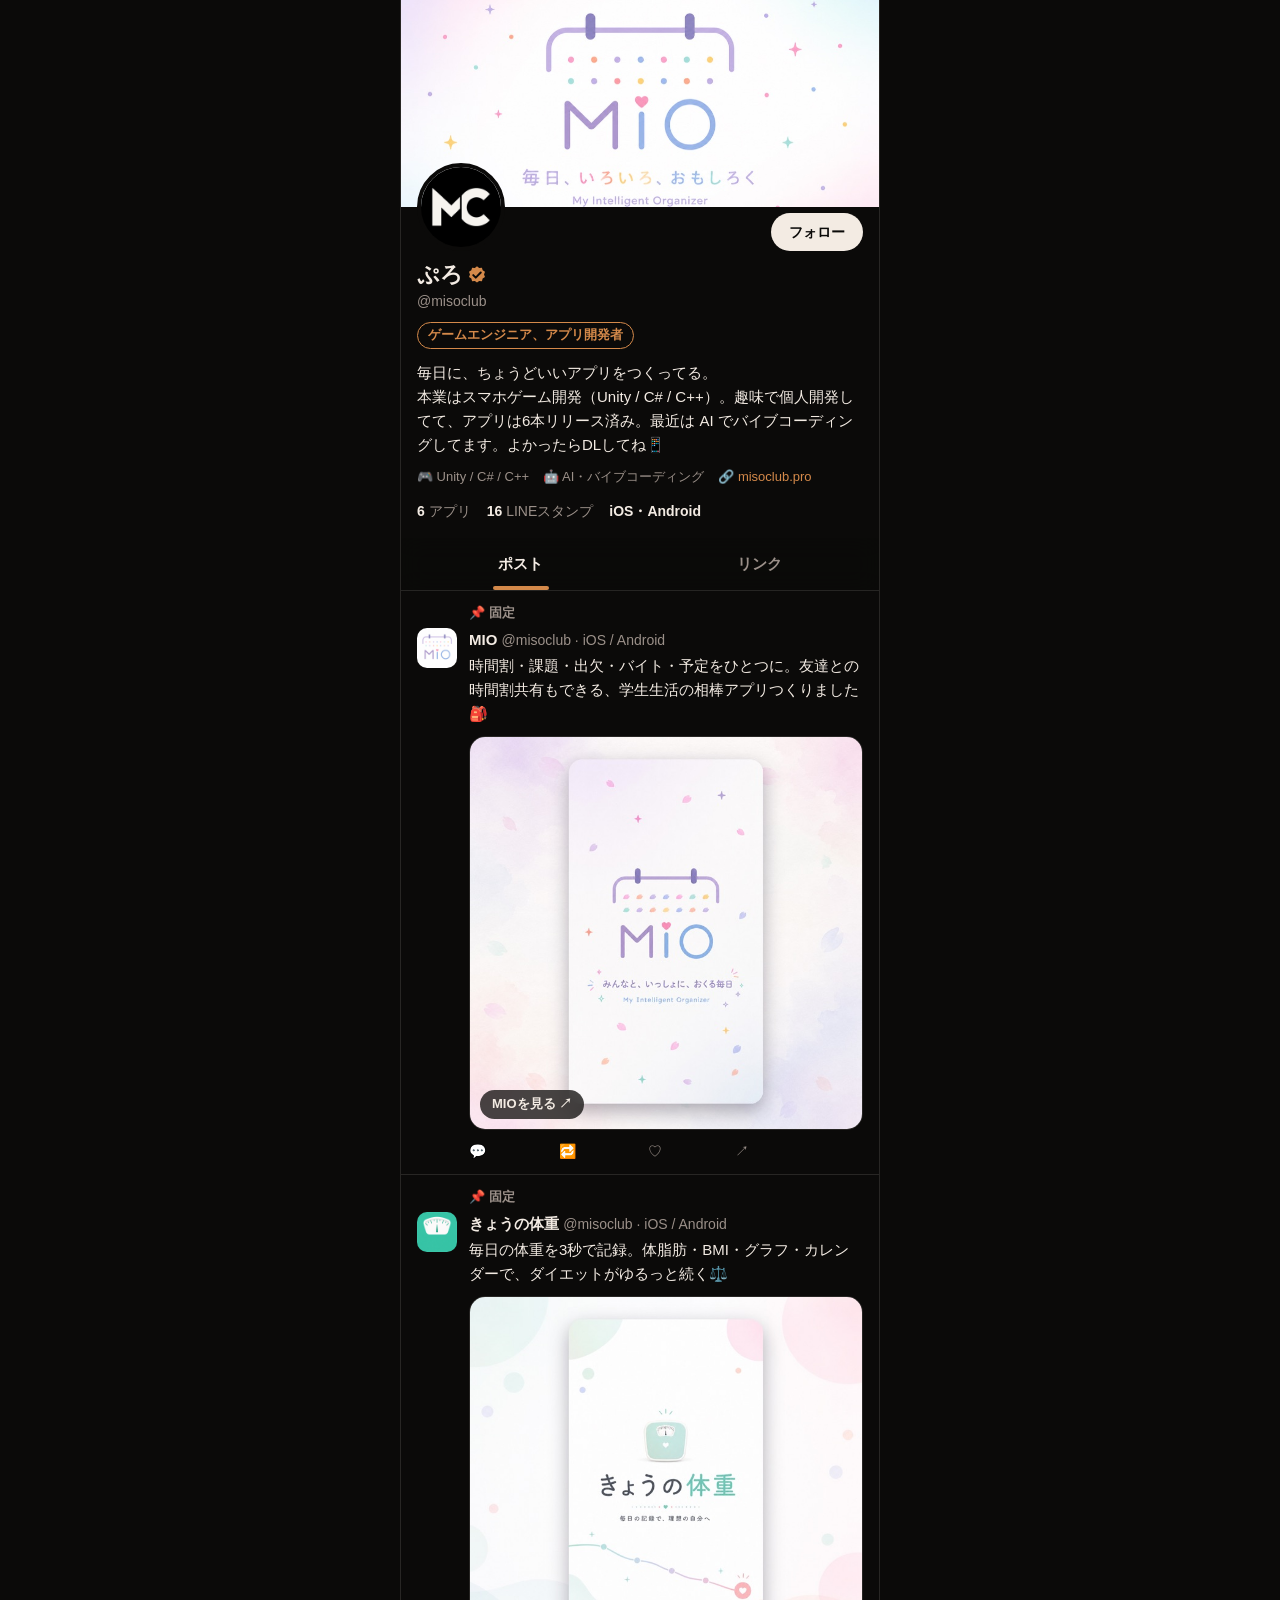
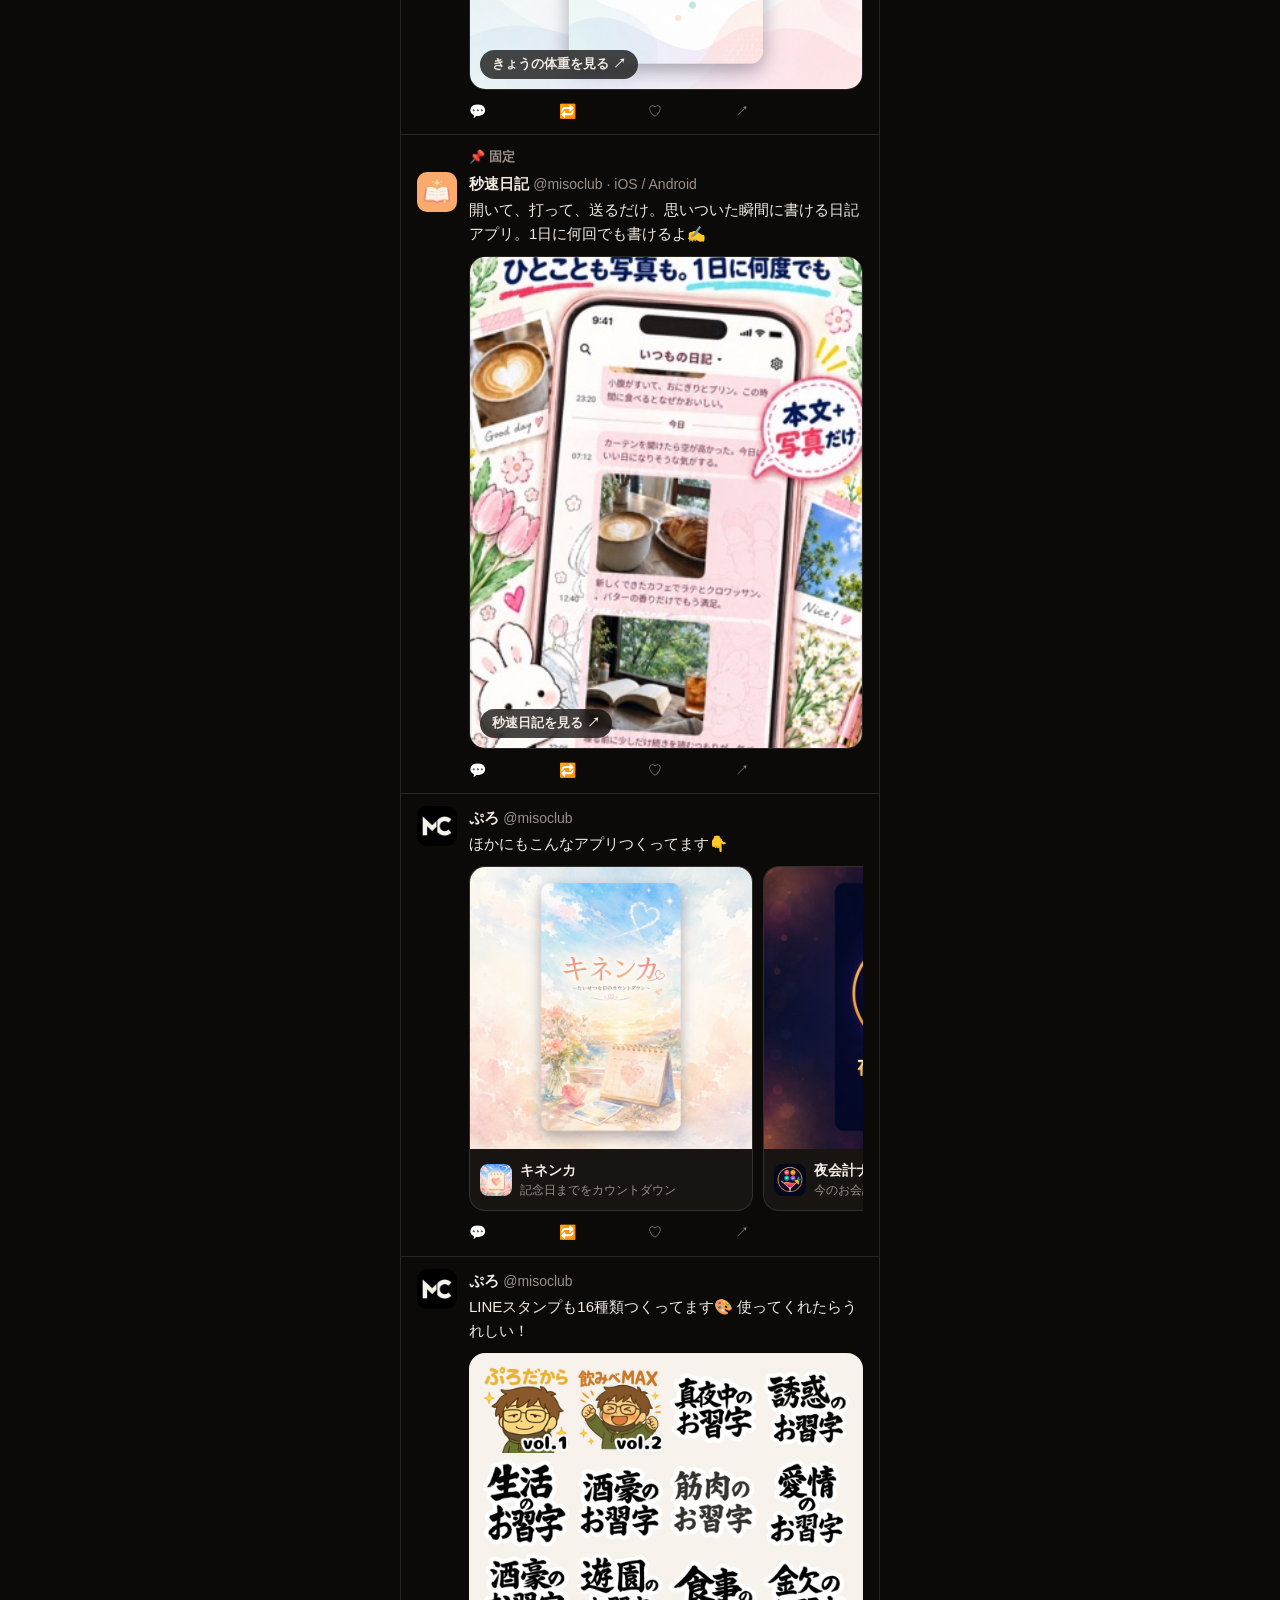
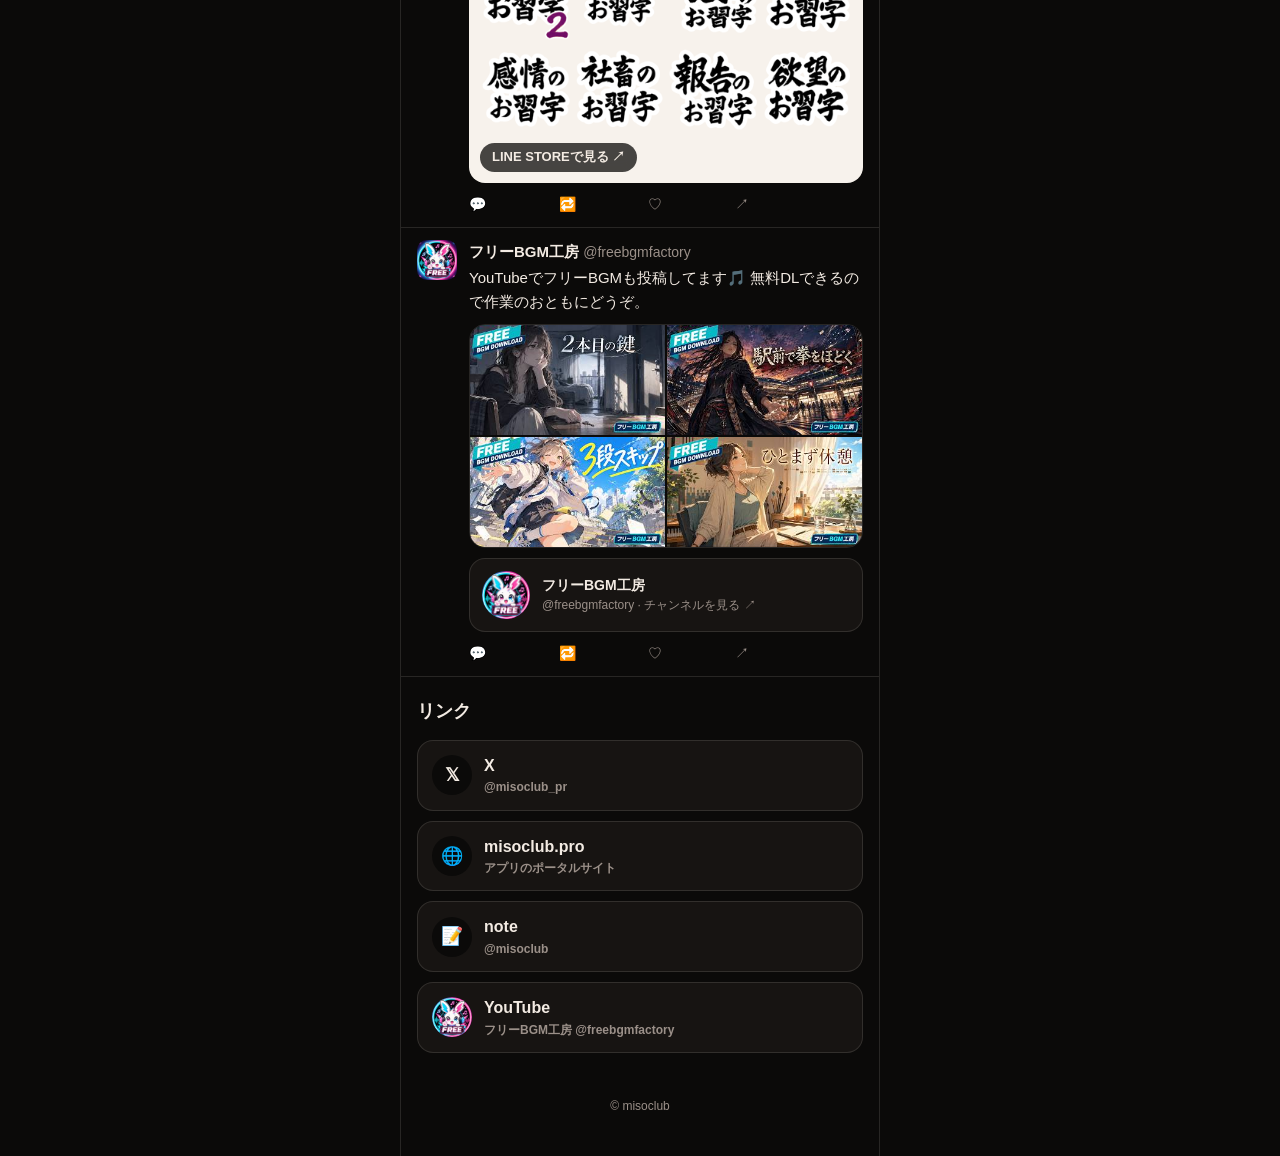
==== starter/index.html @ cb2fe88f "ぷろ (misoclub) のWeb名刺を作成" ====
<!DOCTYPE html>
<html lang="ja">
  <head>
    <meta charset="UTF-8" />
    <meta name="viewport" content="width=device-width, initial-scale=1.0, viewport-fit=cover" />
    <meta name="theme-color" content="#0b0a09" />
    <title>ぷろ (misoclub) | Web名刺</title>
    <meta name="description" content="ゲームエンジニア、アプリ開発者 ぷろ（misoclub）のWeb名刺です。" />
    <link rel="icon" href="./assets/avatar.png" />
    <link rel="stylesheet" href="./style.css" />
  </head>
  <body>
    <main class="app">
      <!-- ヘッダー -->
      <header class="cover">
        <img class="cover__img" src="./assets/header.jpg" alt="" />
      </header>

      <!-- プロフィール -->
      <section class="profile">
        <div class="profile__top">
          <img class="avatar" src="./assets/avatar.png" alt="misoclub のアイコン" width="96" height="96" />
          <a class="follow" href="https://x.com/misoclub_pr" target="_blank" rel="noopener">フォロー</a>
        </div>

        <h1 class="name">
          ぷろ
          <svg class="badge" viewBox="0 0 24 24" aria-label="認証済み"><path d="M12 1.5l2.6 2 3.3-.3.9 3.2 2.8 1.8-1.2 3.1 1.2 3.1-2.8 1.8-.9 3.2-3.3-.3-2.6 2-2.6-2-3.3.3-.9-3.2-2.8-1.8 1.2-3.1-1.2-3.1 2.8-1.8.9-3.2 3.3.3z"/><path class="badge__check" d="M7.5 12.2l3 3 6-6.2" /></svg>
        </h1>
        <p class="handle">@misoclub</p>
        <p class="role">ゲームエンジニア、アプリ開発者</p>

        <p class="bio">
          毎日に、ちょうどいいアプリをつくってる。<br />
          本業はスマホゲーム開発（Unity / C# / C++）。趣味で個人開発してて、アプリは6本リリース済み。最近は AI でバイブコーディングしてます。よかったらDLしてね📱
        </p>

        <ul class="meta">
          <li>🎮 Unity / C# / C++</li>
          <li>🤖 AI・バイブコーディング</li>
          <li>🔗 <a href="https://misoclub.pro/" target="_blank" rel="noopener">misoclub.pro</a></li>
        </ul>

        <ul class="stats">
          <li><strong data-count="6">6</strong> アプリ</li>
          <li><strong data-count="16">16</strong> LINEスタンプ</li>
          <li><strong>iOS・Android</strong></li>
        </ul>
      </section>

      <!-- タブ -->
      <nav class="tabs" aria-label="セクション">
        <a class="tabs__item is-active" href="#timeline">ポスト</a>
        <a class="tabs__item" href="#links">リンク</a>
      </nav>

      <!-- タイムライン -->
      <section class="timeline" id="timeline" aria-label="タイムライン">
        <!-- 固定: MIO -->
        <article class="post reveal">
          <p class="post__pin">📌 固定</p>
          <div class="post__body">
            <img class="post__avatar" src="./assets/app-mio-icon.png" alt="" />
            <div class="post__main">
              <p class="post__head"><b>MIO</b> <span>@misoclub · iOS / Android</span></p>
              <p class="post__text">時間割・課題・出欠・バイト・予定をひとつに。友達との時間割共有もできる、学生生活の相棒アプリつくりました🎒</p>
              <a class="post__media" href="https://misoclub.pro/apps/mio/" target="_blank" rel="noopener">
                <img src="./assets/stage-mio.jpg" alt="MIO のアプリ画面" loading="lazy" />
                <span class="post__cta">MIOを見る ↗</span>
              </a>
              <ul class="post__actions" aria-hidden="true"><li>💬</li><li>🔁</li><li class="like">♡</li><li>↗</li></ul>
            </div>
          </div>
        </article>

        <!-- 固定: きょうの体重 -->
        <article class="post reveal">
          <p class="post__pin">📌 固定</p>
          <div class="post__body">
            <img class="post__avatar" src="./assets/app-taiju-log-icon.png" alt="" />
            <div class="post__main">
              <p class="post__head"><b>きょうの体重</b> <span>@misoclub · iOS / Android</span></p>
              <p class="post__text">毎日の体重を3秒で記録。体脂肪・BMI・グラフ・カレンダーで、ダイエットがゆるっと続く⚖️</p>
              <a class="post__media" href="https://misoclub.pro/apps/taiju-log/" target="_blank" rel="noopener">
                <img src="./assets/stage-weight.jpg" alt="きょうの体重 のアプリ画面" loading="lazy" />
                <span class="post__cta">きょうの体重を見る ↗</span>
              </a>
              <ul class="post__actions" aria-hidden="true"><li>💬</li><li>🔁</li><li class="like">♡</li><li>↗</li></ul>
            </div>
          </div>
        </article>

        <!-- 固定: 秒速日記 -->
        <article class="post reveal">
          <p class="post__pin">📌 固定</p>
          <div class="post__body">
            <img class="post__avatar" src="./assets/app-diary-icon.png" alt="" />
            <div class="post__main">
              <p class="post__head"><b>秒速日記</b> <span>@misoclub · iOS / Android</span></p>
              <p class="post__text">開いて、打って、送るだけ。思いついた瞬間に書ける日記アプリ。1日に何回でも書けるよ✍️</p>
              <a class="post__media post__media--tall" href="https://misoclub.pro/apps/diary/" target="_blank" rel="noopener">
                <img src="./assets/stage-diary.jpg" alt="秒速日記 のアプリ画面" loading="lazy" />
                <span class="post__cta">秒速日記を見る ↗</span>
              </a>
              <ul class="post__actions" aria-hidden="true"><li>💬</li><li>🔁</li><li class="like">♡</li><li>↗</li></ul>
            </div>
          </div>
        </article>

        <!-- ほかのアプリ -->
        <article class="post reveal">
          <div class="post__body">
            <img class="post__avatar" src="./assets/avatar.png" alt="" />
            <div class="post__main">
              <p class="post__head"><b>ぷろ</b> <span>@misoclub</span></p>
              <p class="post__text">ほかにもこんなアプリつくってます👇</p>
              <div class="apps">
                <a class="app-card" href="https://misoclub.pro/apps/kinenka/" target="_blank" rel="noopener">
                  <img src="./assets/stage-memory.jpg" alt="" loading="lazy" />
                  <span class="app-card__info">
                    <img src="./assets/app-kinenka-icon.png" alt="" />
                    <span><b>キネンカ</b><small>記念日までをカウントダウン</small></span>
                  </span>
                </a>
                <a class="app-card" href="https://misoclub.pro/apps/yorunabi/" target="_blank" rel="noopener">
                  <img src="./assets/stage-night.jpg" alt="" loading="lazy" />
                  <span class="app-card__info">
                    <img src="./assets/app-yorunabi-icon.png" alt="" />
                    <span><b>夜会計ナビ</b><small>今のお会計をリアルタイムに</small></span>
                  </span>
                </a>
                <a class="app-card" href="https://misoclub.pro/apps/nihon-tabinikki/" target="_blank" rel="noopener">
                  <img src="./assets/stage-travel.jpg" alt="" loading="lazy" />
                  <span class="app-card__info">
                    <img src="./assets/app-nihon-tabinikki-icon.png" alt="" />
                    <span><b>日本旅日記</b><small>日本の旅を記録しよう</small></span>
                  </span>
                </a>
              </div>
              <ul class="post__actions" aria-hidden="true"><li>💬</li><li>🔁</li><li class="like">♡</li><li>↗</li></ul>
            </div>
          </div>
        </article>

        <!-- LINEスタンプ -->
        <article class="post reveal">
          <div class="post__body">
            <img class="post__avatar" src="./assets/avatar.png" alt="" />
            <div class="post__main">
              <p class="post__head"><b>ぷろ</b> <span>@misoclub</span></p>
              <p class="post__text">LINEスタンプも16種類つくってます🎨 使ってくれたらうれしい！</p>
              <a class="stickers" href="https://store.line.me/stickershop/author/5284054/ja" target="_blank" rel="noopener">
                <span class="stickers__grid">
                  <img src="./assets/sticker-30316234.png" alt="ぷろスタンプ vol.1" loading="lazy" />
                  <img src="./assets/sticker-34249932.png" alt="ぷろスタンプ vol.2" loading="lazy" />
                  <img src="./assets/sticker-30316217.png" alt="" loading="lazy" />
                  <img src="./assets/sticker-30340379.png" alt="" loading="lazy" />
                  <img src="./assets/sticker-30364508.png" alt="" loading="lazy" />
                  <img src="./assets/sticker-30371473.png" alt="" loading="lazy" />
                  <img src="./assets/sticker-30389774.png" alt="" loading="lazy" />
                  <img src="./assets/sticker-30395086.png" alt="" loading="lazy" />
                  <img src="./assets/sticker-30555430.png" alt="" loading="lazy" />
                  <img src="./assets/sticker-30576888.png" alt="" loading="lazy" />
                  <img src="./assets/sticker-30785446.png" alt="" loading="lazy" />
                  <img src="./assets/sticker-30816167.png" alt="" loading="lazy" />
                  <img src="./assets/sticker-30839967.png" alt="" loading="lazy" />
                  <img src="./assets/sticker-30875118.png" alt="" loading="lazy" />
                  <img src="./assets/sticker-30910828.png" alt="" loading="lazy" />
                  <img src="./assets/sticker-30910912.png" alt="" loading="lazy" />
                </span>
                <span class="post__cta">LINE STOREで見る ↗</span>
              </a>
              <ul class="post__actions" aria-hidden="true"><li>💬</li><li>🔁</li><li class="like">♡</li><li>↗</li></ul>
            </div>
          </div>
        </article>

        <!-- YouTube -->
        <article class="post reveal">
          <div class="post__body">
            <img class="post__avatar" src="./assets/yt-channel.jpg" alt="" />
            <div class="post__main">
              <p class="post__head"><b>フリーBGM工房</b> <span>@freebgmfactory</span></p>
              <p class="post__text">YouTubeでフリーBGMも投稿してます🎵 無料DLできるので作業のおともにどうぞ。</p>
              <div class="videos">
                <a class="video" href="https://www.youtube.com/watch?v=UOMe3NK99bw" target="_blank" rel="noopener" aria-label="2本目の鍵">
                  <img src="./assets/yt-UOMe3NK99bw.jpg" alt="" loading="lazy" />
                </a>
                <a class="video" href="https://www.youtube.com/watch?v=W4VjChQyio0" target="_blank" rel="noopener" aria-label="駅前で拳をほどく">
                  <img src="./assets/yt-W4VjChQyio0.jpg" alt="" loading="lazy" />
                </a>
                <a class="video" href="https://www.youtube.com/watch?v=8STRlQEmpHo" target="_blank" rel="noopener" aria-label="3段スキップ">
                  <img src="./assets/yt-8STRlQEmpHo.jpg" alt="" loading="lazy" />
                </a>
                <a class="video" href="https://www.youtube.com/watch?v=uiNiEnXJay8" target="_blank" rel="noopener" aria-label="ひとまず休憩">
                  <img src="./assets/yt-uiNiEnXJay8.jpg" alt="" loading="lazy" />
                </a>
              </div>
              <a class="yt" href="https://www.youtube.com/@freebgmfactory" target="_blank" rel="noopener">
                <img class="yt__icon" src="./assets/yt-channel.jpg" alt="" />
                <span><b>フリーBGM工房</b><small>@freebgmfactory · チャンネルを見る ↗</small></span>
              </a>
              <ul class="post__actions" aria-hidden="true"><li>💬</li><li>🔁</li><li class="like">♡</li><li>↗</li></ul>
            </div>
          </div>
        </article>
      </section>

      <!-- リンク -->
      <section class="links" id="links" aria-label="リンク">
        <h2 class="links__title">リンク</h2>
        <a class="link reveal" href="https://x.com/misoclub_pr" target="_blank" rel="noopener"><span class="link__icon">𝕏</span><span>X<small>@misoclub_pr</small></span></a>
        <a class="link reveal" href="https://misoclub.pro/" target="_blank" rel="noopener"><span class="link__icon">🌐</span><span>misoclub.pro<small>アプリのポータルサイト</small></span></a>
        <a class="link reveal" href="https://note.com/misoclub" target="_blank" rel="noopener"><span class="link__icon">📝</span><span>note<small>@misoclub</small></span></a>
        <a class="link reveal" href="https://www.youtube.com/@freebgmfactory" target="_blank" rel="noopener"><span class="link__icon"><img src="./assets/yt-channel.jpg" alt="" /></span><span>YouTube<small>フリーBGM工房 @freebgmfactory</small></span></a>
      </section>

      <footer class="footer">© misoclub</footer>
    </main>

    <script src="./script.js"></script>
  </body>
</html>
---- starter/style.css ----
/* 色はここを変えると全体に反映されます */
:root {
  --bg: #0b0a09;
  --card: #171412;
  --text: #f3ebe3;
  --muted: #9b9089;
  --line: rgba(243, 235, 227, 0.12);
  --accent: #d4894a;
  --radius: 16px;
}

* {
  box-sizing: border-box;
}

html,
body {
  margin: 0;
  min-height: 100%;
}

body {
  background: var(--bg);
  color: var(--text);
  font-family: -apple-system, BlinkMacSystemFont, "Hiragino Sans", "Noto Sans JP", sans-serif;
  line-height: 1.6;
  -webkit-font-smoothing: antialiased;
}

a {
  color: inherit;
  text-decoration: none;
}

img {
  display: block;
  max-width: 100%;
}

.app {
  max-width: 480px;
  margin: 0 auto;
  border-inline: 1px solid var(--line);
  min-height: 100vh;
  overflow: hidden;
}

/* ---------- ヘッダー ---------- */
.cover {
  aspect-ratio: 3 / 1.3;
  overflow: hidden;
  background: var(--card);
}

.cover__img {
  width: 100%;
  height: 100%;
  object-fit: cover;
  animation: coverIn 1.2s ease-out both;
}

@keyframes coverIn {
  from { transform: scale(1.15); filter: blur(6px); opacity: 0; }
  to   { transform: scale(1); filter: blur(0); opacity: 1; }
}

/* ---------- プロフィール ---------- */
.profile {
  padding: 0 16px 16px;
}

.profile__top {
  display: flex;
  justify-content: space-between;
  align-items: flex-end;
  margin-top: -44px;
}

.avatar {
  width: 88px;
  height: 88px;
  border-radius: 50%;
  border: 4px solid var(--bg);
  background: var(--card);
  animation: pop 0.7s 0.4s cubic-bezier(0.34, 1.56, 0.64, 1) both;
}

@keyframes pop {
  from { transform: scale(0.3); opacity: 0; }
  to   { transform: scale(1); opacity: 1; }
}

.follow {
  padding: 8px 18px;
  border-radius: 999px;
  background: var(--text);
  color: var(--bg);
  font-weight: 700;
  font-size: 14px;
  transition: transform 0.2s, background 0.2s;
}

.follow:active,
.follow:hover {
  background: var(--accent);
  transform: scale(0.96);
}

.name {
  display: flex;
  align-items: center;
  gap: 4px;
  margin: 10px 0 0;
  font-size: 22px;
  line-height: 1.3;
}

.badge {
  width: 20px;
  height: 20px;
  fill: var(--accent);
}

.badge__check {
  fill: none;
  stroke: var(--bg);
  stroke-width: 2.4;
  stroke-linecap: round;
  stroke-linejoin: round;
}

.handle {
  margin: 0;
  color: var(--muted);
  font-size: 14px;
}

.role {
  display: inline-block;
  margin: 10px 0 0;
  padding: 2px 10px;
  border-radius: 999px;
  border: 1px solid var(--accent);
  color: var(--accent);
  font-size: 13px;
  font-weight: 700;
}

.bio {
  margin: 12px 0 0;
  font-size: 15px;
}

.meta {
  display: flex;
  flex-wrap: wrap;
  gap: 4px 14px;
  margin: 10px 0 0;
  padding: 0;
  list-style: none;
  color: var(--muted);
  font-size: 13px;
}

.meta a {
  color: var(--accent);
}

.stats {
  display: flex;
  flex-wrap: wrap;
  gap: 4px 16px;
  margin: 12px 0 0;
  padding: 0;
  list-style: none;
  color: var(--muted);
  font-size: 14px;
}

.stats strong {
  color: var(--text);
}

.profile > * {
  animation: fadeUp 0.6s ease-out both;
}
.profile > :nth-child(2) { animation-delay: 0.5s; }
.profile > :nth-child(3) { animation-delay: 0.55s; }
.profile > :nth-child(4) { animation-delay: 0.6s; }
.profile > :nth-child(5) { animation-delay: 0.7s; }
.profile > :nth-child(6) { animation-delay: 0.8s; }
.profile > :nth-child(7) { animation-delay: 0.9s; }

@keyframes fadeUp {
  from { transform: translateY(12px); opacity: 0; }
  to   { transform: translateY(0); opacity: 1; }
}

/* ---------- タブ ---------- */
.tabs {
  position: sticky;
  top: 0;
  z-index: 10;
  display: flex;
  border-bottom: 1px solid var(--line);
  background: rgba(11, 10, 9, 0.8);
  backdrop-filter: blur(12px);
  -webkit-backdrop-filter: blur(12px);
}

.tabs__item {
  position: relative;
  flex: 1;
  padding: 14px 0;
  text-align: center;
  color: var(--muted);
  font-weight: 700;
  font-size: 15px;
  transition: color 0.2s;
}

.tabs__item.is-active {
  color: var(--text);
}

.tabs__item::after {
  content: "";
  position: absolute;
  left: 50%;
  bottom: 0;
  width: 56px;
  height: 4px;
  border-radius: 4px;
  background: var(--accent);
  transform: translateX(-50%) scaleX(0);
  transition: transform 0.3s;
}

.tabs__item.is-active::after {
  transform: translateX(-50%) scaleX(1);
}

/* ---------- ポスト ---------- */
.post {
  padding: 12px 16px;
  border-bottom: 1px solid var(--line);
  transition: background 0.2s;
}

.post:hover {
  background: rgba(243, 235, 227, 0.03);
}

.post__pin {
  margin: 0 0 4px 52px;
  color: var(--muted);
  font-size: 13px;
  font-weight: 700;
}

.post__body {
  display: flex;
  gap: 12px;
}

.post__avatar {
  flex: none;
  width: 40px;
  height: 40px;
  border-radius: 10px;
}

.post__main {
  flex: 1;
  min-width: 0;
}

.post__head {
  margin: 0;
  font-size: 15px;
  white-space: nowrap;
  overflow: hidden;
  text-overflow: ellipsis;
}

.post__head span {
  color: var(--muted);
  font-size: 14px;
}

.post__text {
  margin: 2px 0 0;
  font-size: 15px;
}

.post__media {
  position: relative;
  display: block;
  margin-top: 10px;
  border-radius: var(--radius);
  border: 1px solid var(--line);
  overflow: hidden;
  aspect-ratio: 1 / 1;
}

.post__media--tall {
  aspect-ratio: 4 / 5;
}

.post__media img {
  width: 100%;
  height: 100%;
  object-fit: cover;
  transition: transform 0.6s ease;
}

.post__media:hover img,
.post__media:active img {
  transform: scale(1.05);
}

.post__cta {
  position: absolute;
  left: 10px;
  bottom: 10px;
  padding: 4px 12px;
  border-radius: 999px;
  background: rgba(11, 10, 9, 0.75);
  backdrop-filter: blur(6px);
  -webkit-backdrop-filter: blur(6px);
  font-size: 13px;
  font-weight: 700;
}

.post__actions {
  display: flex;
  justify-content: space-between;
  max-width: 280px;
  margin: 10px 0 0;
  padding: 0;
  list-style: none;
  color: var(--muted);
  font-size: 14px;
}

.post__actions .like {
  cursor: pointer;
  transition: transform 0.2s, color 0.2s;
}

.post__actions .like.is-liked {
  color: #f0577a;
  animation: heart 0.45s ease;
}

@keyframes heart {
  0%   { transform: scale(1); }
  40%  { transform: scale(1.6); }
  100% { transform: scale(1); }
}

/* ほかのアプリ（横スクロール） */
.apps {
  display: flex;
  gap: 10px;
  margin-top: 10px;
  overflow-x: auto;
  scroll-snap-type: x mandatory;
  scrollbar-width: none;
}

.apps::-webkit-scrollbar {
  display: none;
}

.app-card {
  flex: 0 0 72%;
  scroll-snap-align: start;
  border-radius: var(--radius);
  border: 1px solid var(--line);
  background: var(--card);
  overflow: hidden;
  transition: transform 0.2s;
}

.app-card:active {
  transform: scale(0.97);
}

.app-card > img {
  width: 100%;
  aspect-ratio: 1 / 1;
  object-fit: cover;
}

.app-card__info {
  display: flex;
  align-items: center;
  gap: 8px;
  padding: 10px;
}

.app-card__info img {
  width: 32px;
  height: 32px;
  border-radius: 8px;
}

.app-card__info b,
.yt b,
.link b {
  display: block;
  font-size: 14px;
}

.app-card__info small,
.yt small,
.link small {
  display: block;
  color: var(--muted);
  font-size: 12px;
}

/* LINEスタンプ */
.stickers {
  position: relative;
  display: block;
  margin-top: 10px;
  padding: 12px 12px 48px;
  border-radius: var(--radius);
  border: 1px solid var(--line);
  background: #f7f2ec;
}

.stickers__grid {
  display: grid;
  grid-template-columns: repeat(4, 1fr);
  gap: 6px;
}

.stickers__grid img {
  width: 100%;
  aspect-ratio: 1 / 1;
  object-fit: contain;
  transition: transform 0.3s cubic-bezier(0.34, 1.56, 0.64, 1);
}

.stickers.is-visible .stickers__grid img {
  animation: wobble 0.6s ease both;
}

.stickers__grid img:hover {
  transform: scale(1.2) rotate(-6deg);
}

@keyframes wobble {
  0%   { transform: scale(0) rotate(-20deg); }
  70%  { transform: scale(1.1) rotate(4deg); }
  100% { transform: scale(1) rotate(0); }
}

.stickers .post__cta {
  color: var(--text);
}

/* YouTube */
.videos {
  display: grid;
  grid-template-columns: 1fr 1fr;
  gap: 2px;
  margin-top: 10px;
  border-radius: var(--radius);
  border: 1px solid var(--line);
  overflow: hidden;
}

.video {
  position: relative;
  display: block;
  aspect-ratio: 16 / 9;
  overflow: hidden;
}

.video img {
  width: 100%;
  height: 100%;
  object-fit: cover;
  transition: transform 0.5s ease;
}

.video:hover img,
.video:active img {
  transform: scale(1.08);
}

.yt {
  display: flex;
  align-items: center;
  gap: 12px;
  margin-top: 10px;
  padding: 12px;
  border-radius: var(--radius);
  border: 1px solid var(--line);
  background: var(--card);
  transition: border-color 0.2s;
}

.yt:hover {
  border-color: #ff3b30;
}

.yt__play {
  display: grid;
  place-items: center;
  flex: none;
  width: 48px;
  height: 34px;
  border-radius: 10px;
  background: #ff3b30;
  color: #fff;
  font-size: 14px;
}

/* ---------- リンク ---------- */
.links {
  display: grid;
  gap: 10px;
  padding: 20px 16px;
}

.links__title {
  margin: 0 0 4px;
  font-size: 18px;
}

.link {
  display: flex;
  align-items: center;
  gap: 12px;
  padding: 12px 14px;
  border-radius: var(--radius);
  border: 1px solid var(--line);
  background: var(--card);
  font-weight: 700;
  transition: transform 0.2s, border-color 0.2s;
}

.link:hover,
.link:active {
  border-color: var(--accent);
  transform: translateX(4px);
}

.link__icon {
  display: grid;
  place-items: center;
  flex: none;
  width: 40px;
  height: 40px;
  border-radius: 50%;
  background: var(--bg);
  font-size: 18px;
}

.footer {
  padding: 24px 16px 40px;
  text-align: center;
  color: var(--muted);
  font-size: 12px;
}

/* ---------- スクロール入場 ---------- */
.reveal {
  opacity: 0;
  transform: translateY(24px);
  transition: opacity 0.6s ease, transform 0.6s ease;
}

.reveal.is-visible {
  opacity: 1;
  transform: none;
}

@media (prefers-reduced-motion: reduce) {
  *,
  *::before,
  *::after {
    animation: none !important;
    transition: none !important;
  }

  .reveal {
    opacity: 1;
    transform: none;
  }
}

.yt__icon {
  flex: none;
  width: 48px;
  height: 48px;
  border-radius: 50%;
}

.link__icon img {
  width: 100%;
  height: 100%;
  border-radius: 50%;
}
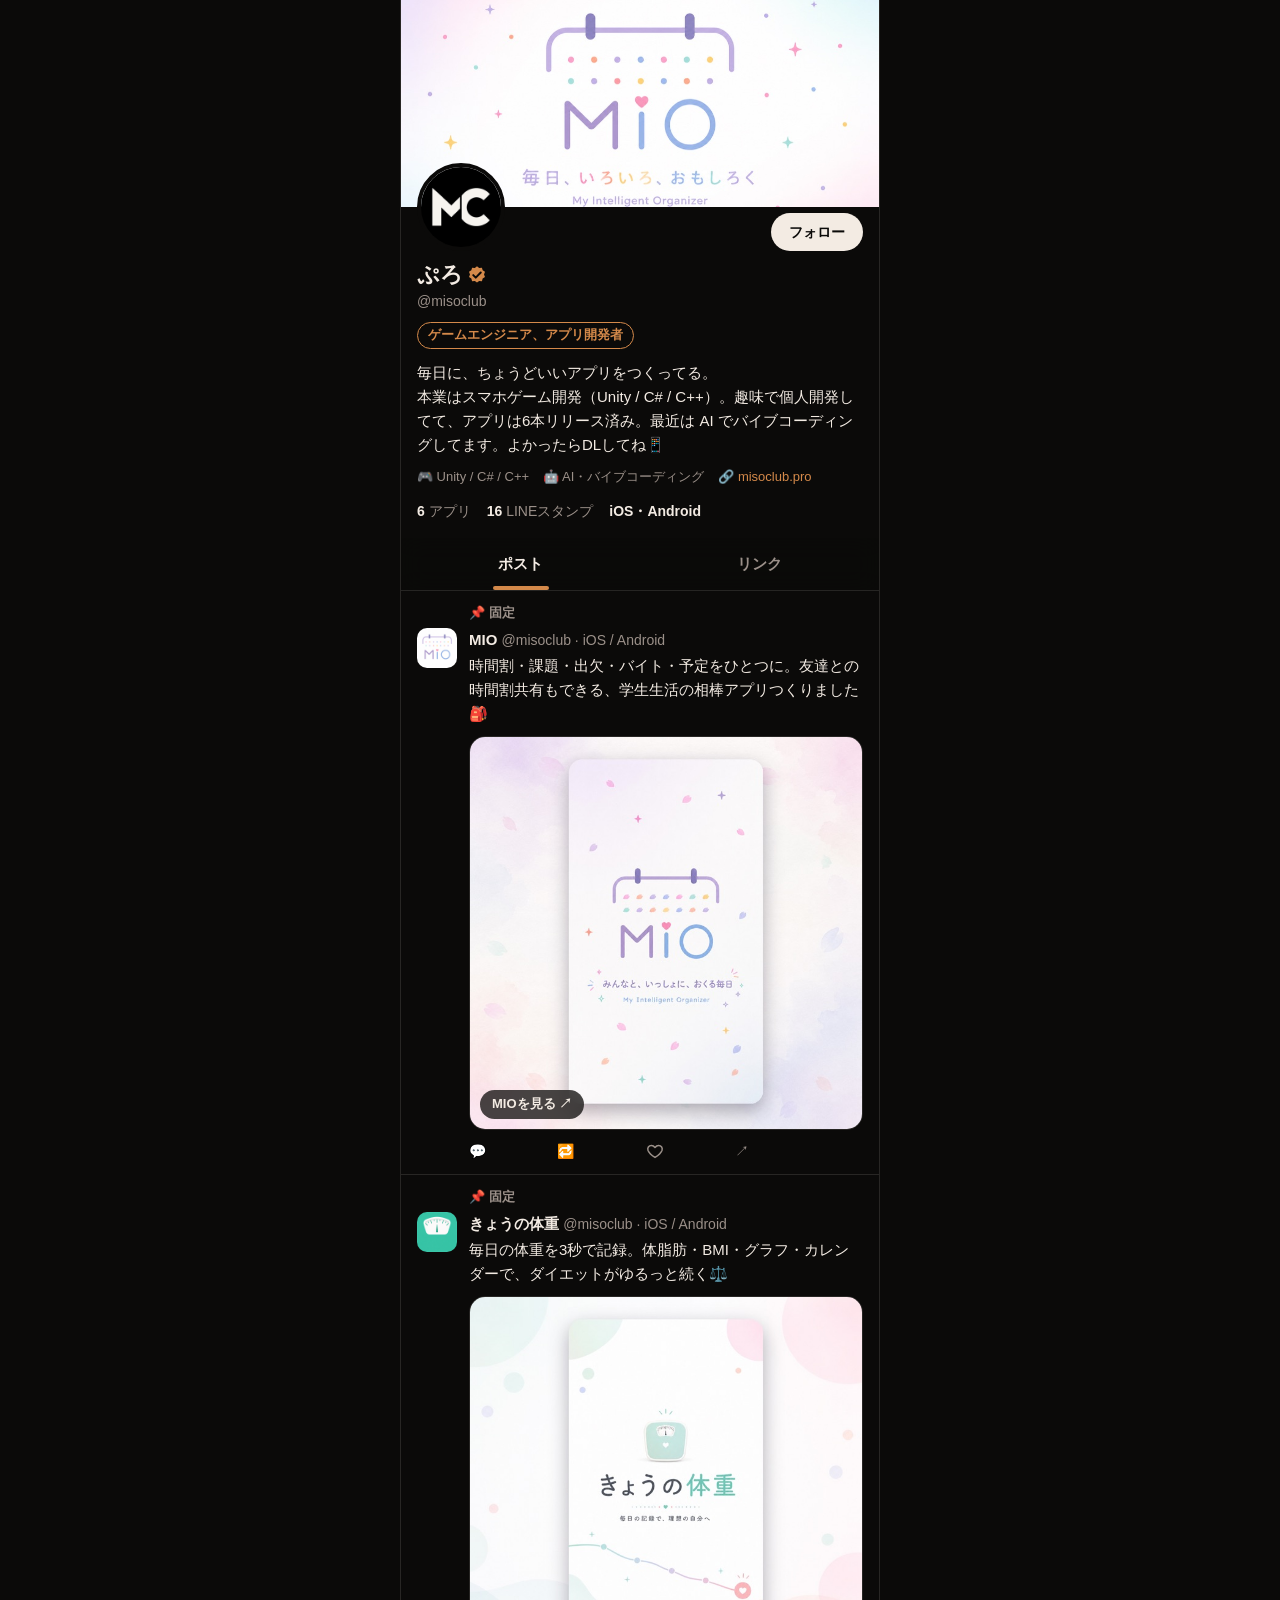
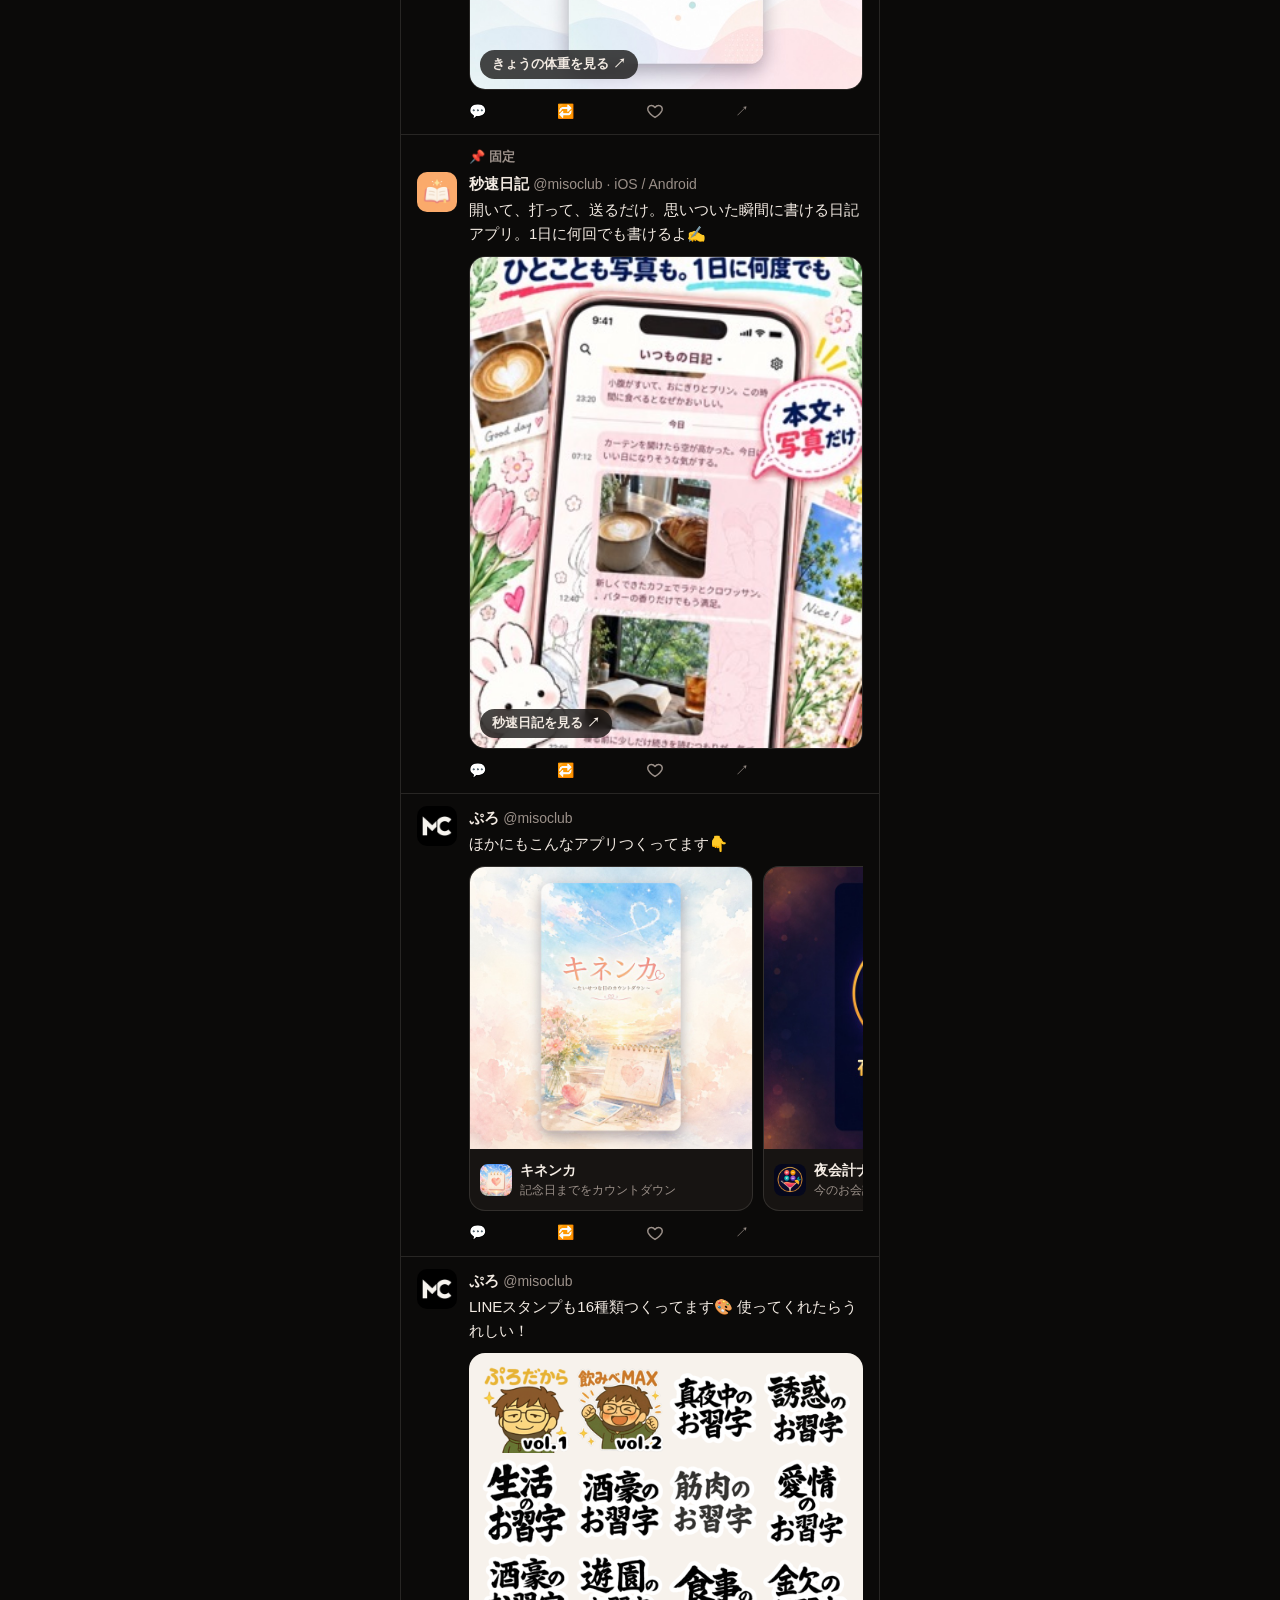
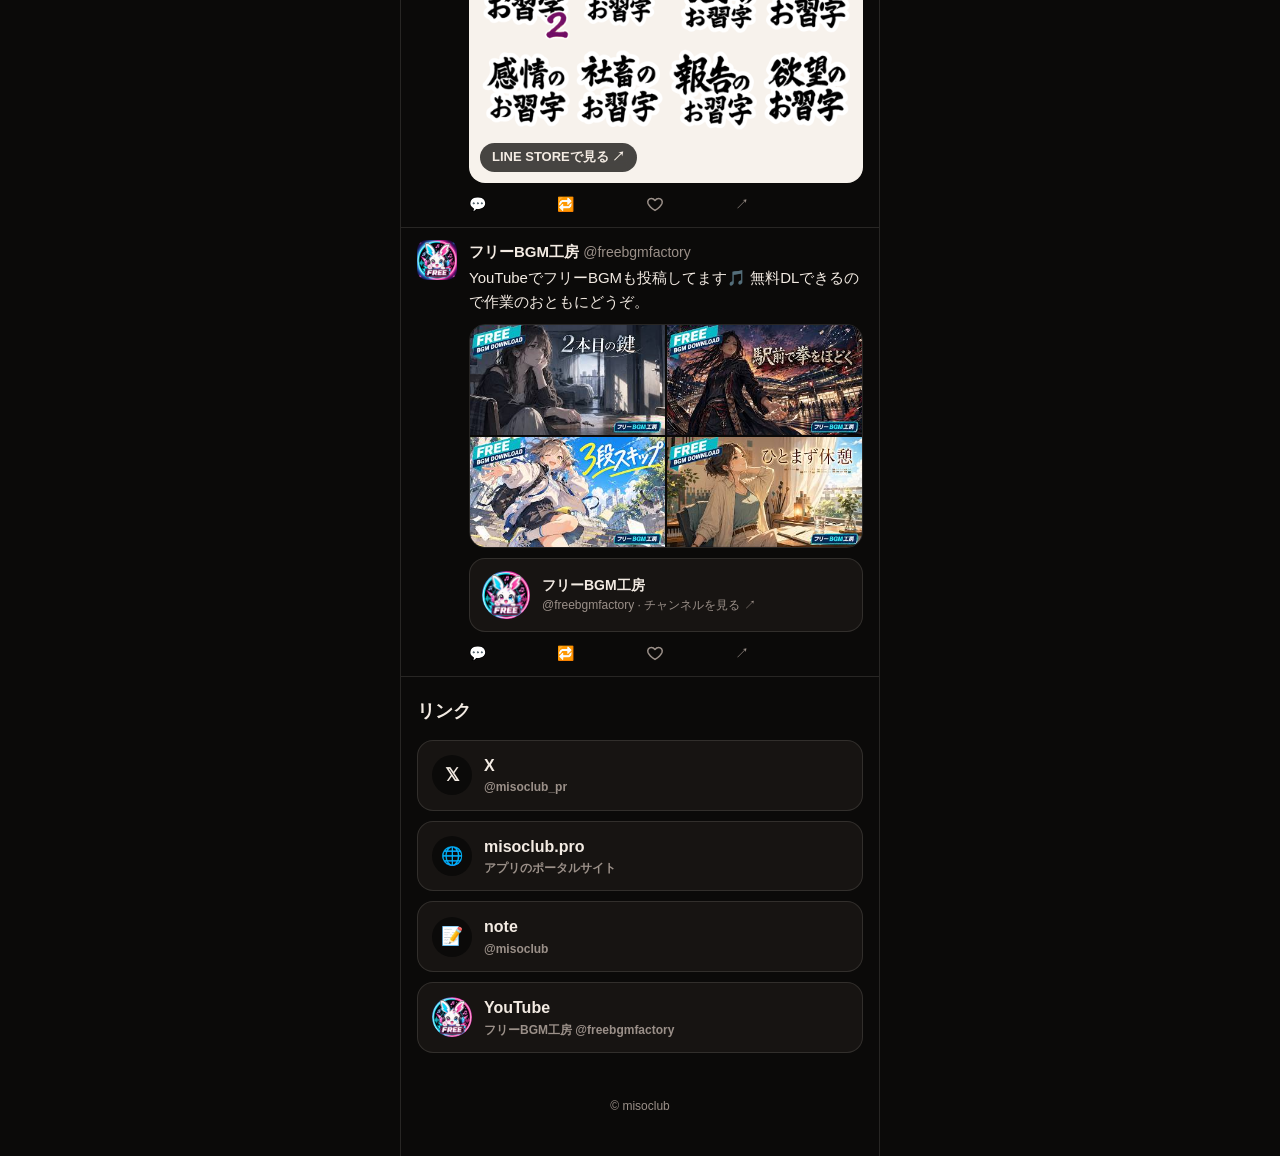
==== commit 63beccf2: "ハート修正" ====
--- a/starter/index.html
+++ b/starter/index.html
@@ -68,7 +68,7 @@
                 <img src="./assets/stage-mio.jpg" alt="MIO のアプリ画面" loading="lazy" />
                 <span class="post__cta">MIOを見る ↗</span>
               </a>
-              <ul class="post__actions" aria-hidden="true"><li>💬</li><li>🔁</li><li class="like">♡</li><li>↗</li></ul>
+              <ul class="post__actions" aria-hidden="true"><li>💬</li><li>🔁</li><li class="like"><svg viewBox="0 0 24 24" width="18" height="18"><path d="M12 20.5s-7.5-4.6-9.3-9.2C1.5 8 3.6 4.5 7.2 4.5c2 0 3.6 1.1 4.8 2.8 1.2-1.7 2.8-2.8 4.8-2.8 3.6 0 5.7 3.5 4.5 6.8-1.8 4.6-9.3 9.2-9.3 9.2z"/></svg></li><li>↗</li></ul>
             </div>
           </div>
         </article>
@@ -85,7 +85,7 @@
                 <img src="./assets/stage-weight.jpg" alt="きょうの体重 のアプリ画面" loading="lazy" />
                 <span class="post__cta">きょうの体重を見る ↗</span>
               </a>
-              <ul class="post__actions" aria-hidden="true"><li>💬</li><li>🔁</li><li class="like">♡</li><li>↗</li></ul>
+              <ul class="post__actions" aria-hidden="true"><li>💬</li><li>🔁</li><li class="like"><svg viewBox="0 0 24 24" width="18" height="18"><path d="M12 20.5s-7.5-4.6-9.3-9.2C1.5 8 3.6 4.5 7.2 4.5c2 0 3.6 1.1 4.8 2.8 1.2-1.7 2.8-2.8 4.8-2.8 3.6 0 5.7 3.5 4.5 6.8-1.8 4.6-9.3 9.2-9.3 9.2z"/></svg></li><li>↗</li></ul>
             </div>
           </div>
         </article>
@@ -102,7 +102,7 @@
                 <img src="./assets/stage-diary.jpg" alt="秒速日記 のアプリ画面" loading="lazy" />
                 <span class="post__cta">秒速日記を見る ↗</span>
               </a>
-              <ul class="post__actions" aria-hidden="true"><li>💬</li><li>🔁</li><li class="like">♡</li><li>↗</li></ul>
+              <ul class="post__actions" aria-hidden="true"><li>💬</li><li>🔁</li><li class="like"><svg viewBox="0 0 24 24" width="18" height="18"><path d="M12 20.5s-7.5-4.6-9.3-9.2C1.5 8 3.6 4.5 7.2 4.5c2 0 3.6 1.1 4.8 2.8 1.2-1.7 2.8-2.8 4.8-2.8 3.6 0 5.7 3.5 4.5 6.8-1.8 4.6-9.3 9.2-9.3 9.2z"/></svg></li><li>↗</li></ul>
             </div>
           </div>
         </article>
@@ -137,7 +137,7 @@
                   </span>
                 </a>
               </div>
-              <ul class="post__actions" aria-hidden="true"><li>💬</li><li>🔁</li><li class="like">♡</li><li>↗</li></ul>
+              <ul class="post__actions" aria-hidden="true"><li>💬</li><li>🔁</li><li class="like"><svg viewBox="0 0 24 24" width="18" height="18"><path d="M12 20.5s-7.5-4.6-9.3-9.2C1.5 8 3.6 4.5 7.2 4.5c2 0 3.6 1.1 4.8 2.8 1.2-1.7 2.8-2.8 4.8-2.8 3.6 0 5.7 3.5 4.5 6.8-1.8 4.6-9.3 9.2-9.3 9.2z"/></svg></li><li>↗</li></ul>
             </div>
           </div>
         </article>
@@ -170,7 +170,7 @@
                 </span>
                 <span class="post__cta">LINE STOREで見る ↗</span>
               </a>
-              <ul class="post__actions" aria-hidden="true"><li>💬</li><li>🔁</li><li class="like">♡</li><li>↗</li></ul>
+              <ul class="post__actions" aria-hidden="true"><li>💬</li><li>🔁</li><li class="like"><svg viewBox="0 0 24 24" width="18" height="18"><path d="M12 20.5s-7.5-4.6-9.3-9.2C1.5 8 3.6 4.5 7.2 4.5c2 0 3.6 1.1 4.8 2.8 1.2-1.7 2.8-2.8 4.8-2.8 3.6 0 5.7 3.5 4.5 6.8-1.8 4.6-9.3 9.2-9.3 9.2z"/></svg></li><li>↗</li></ul>
             </div>
           </div>
         </article>
@@ -200,7 +200,7 @@
                 <img class="yt__icon" src="./assets/yt-channel.jpg" alt="" />
                 <span><b>フリーBGM工房</b><small>@freebgmfactory · チャンネルを見る ↗</small></span>
               </a>
-              <ul class="post__actions" aria-hidden="true"><li>💬</li><li>🔁</li><li class="like">♡</li><li>↗</li></ul>
+              <ul class="post__actions" aria-hidden="true"><li>💬</li><li>🔁</li><li class="like"><svg viewBox="0 0 24 24" width="18" height="18"><path d="M12 20.5s-7.5-4.6-9.3-9.2C1.5 8 3.6 4.5 7.2 4.5c2 0 3.6 1.1 4.8 2.8 1.2-1.7 2.8-2.8 4.8-2.8 3.6 0 5.7 3.5 4.5 6.8-1.8 4.6-9.3 9.2-9.3 9.2z"/></svg></li><li>↗</li></ul>
             </div>
           </div>
         </article>
--- a/starter/style.css
+++ b/starter/style.css
@@ -345,11 +345,14 @@
 
 .post__actions .like {
   cursor: pointer;
+  display: flex;
+  align-items: center;
   transition: transform 0.2s, color 0.2s;
 }
 
 .post__actions .like.is-liked {
   color: #f0577a;
+  fill: currentColor;
   animation: heart 0.45s ease;
 }
 
@@ -607,3 +610,14 @@
   height: 100%;
   border-radius: 50%;
 }
+
+.post__actions .like svg {
+  fill: inherit;
+  stroke: currentColor;
+  stroke-width: 2;
+  stroke-linejoin: round;
+}
+
+.post__actions .like {
+  fill: none;
+}
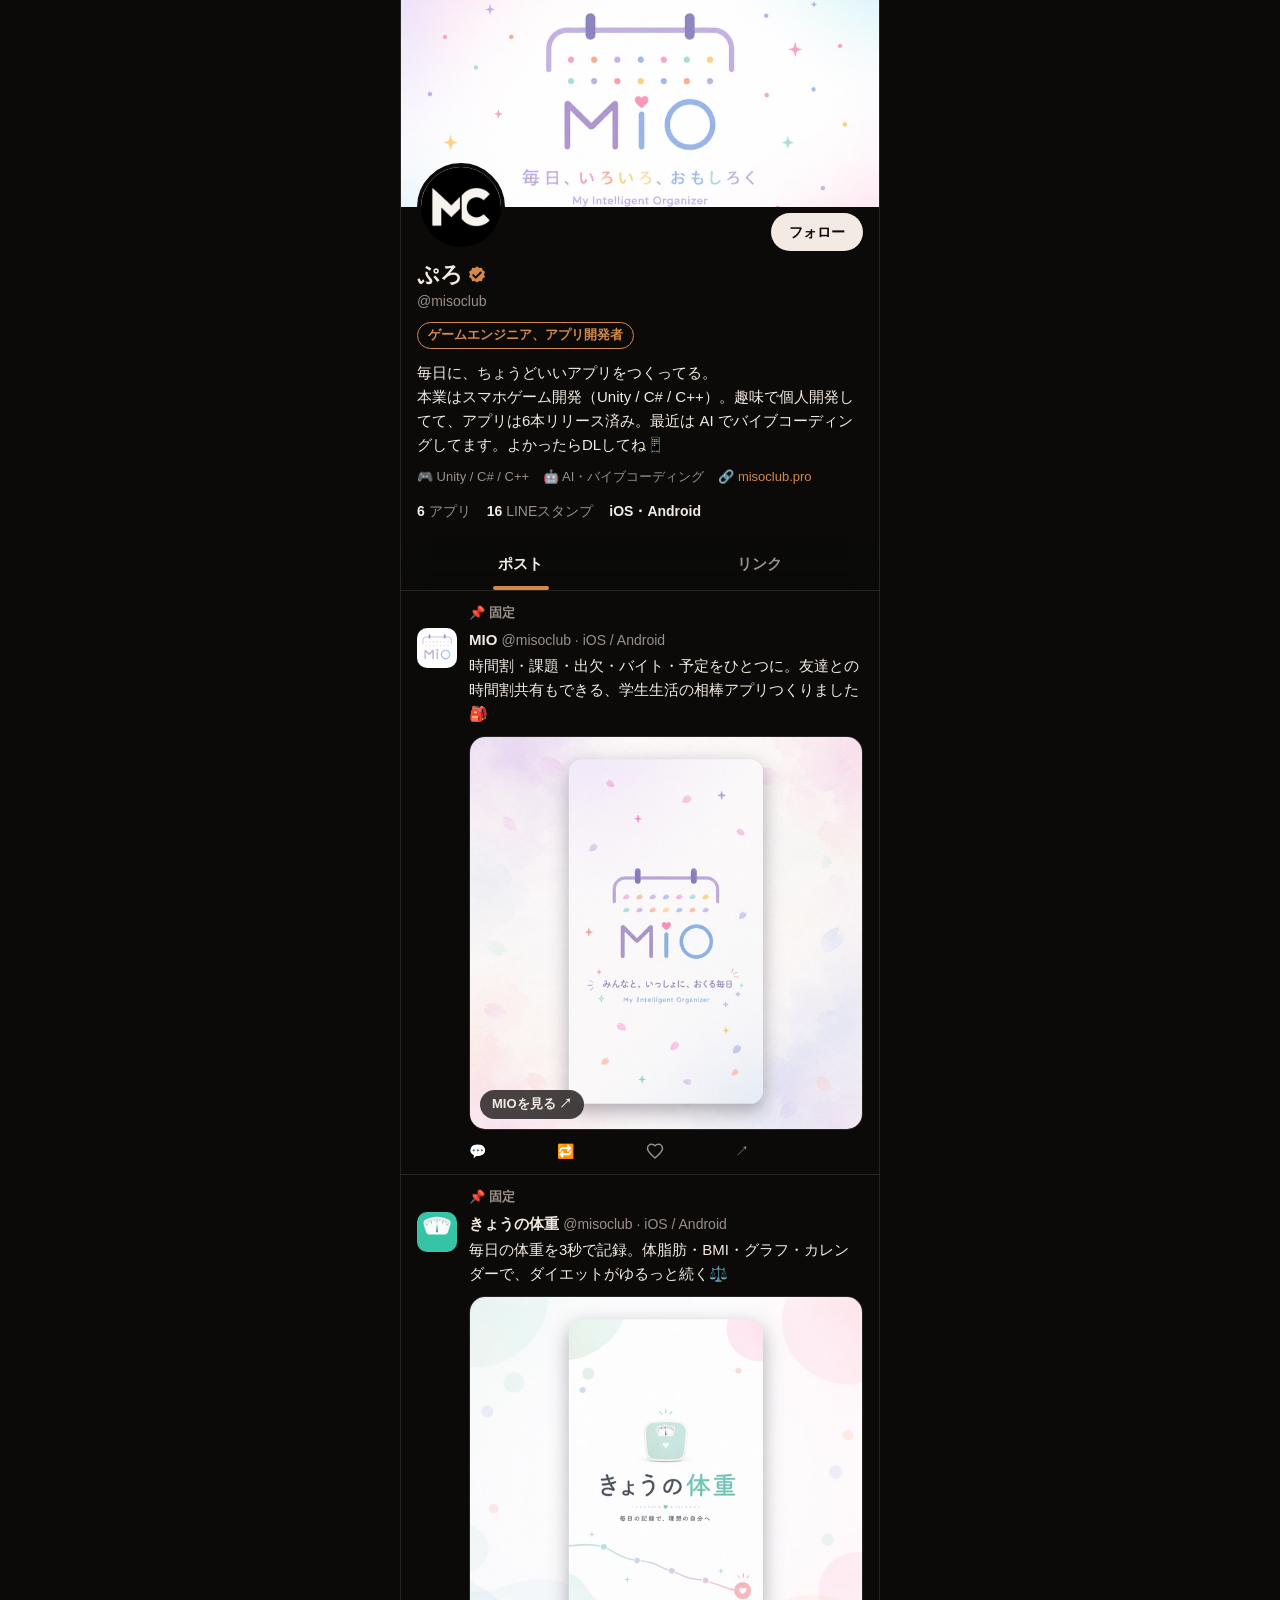
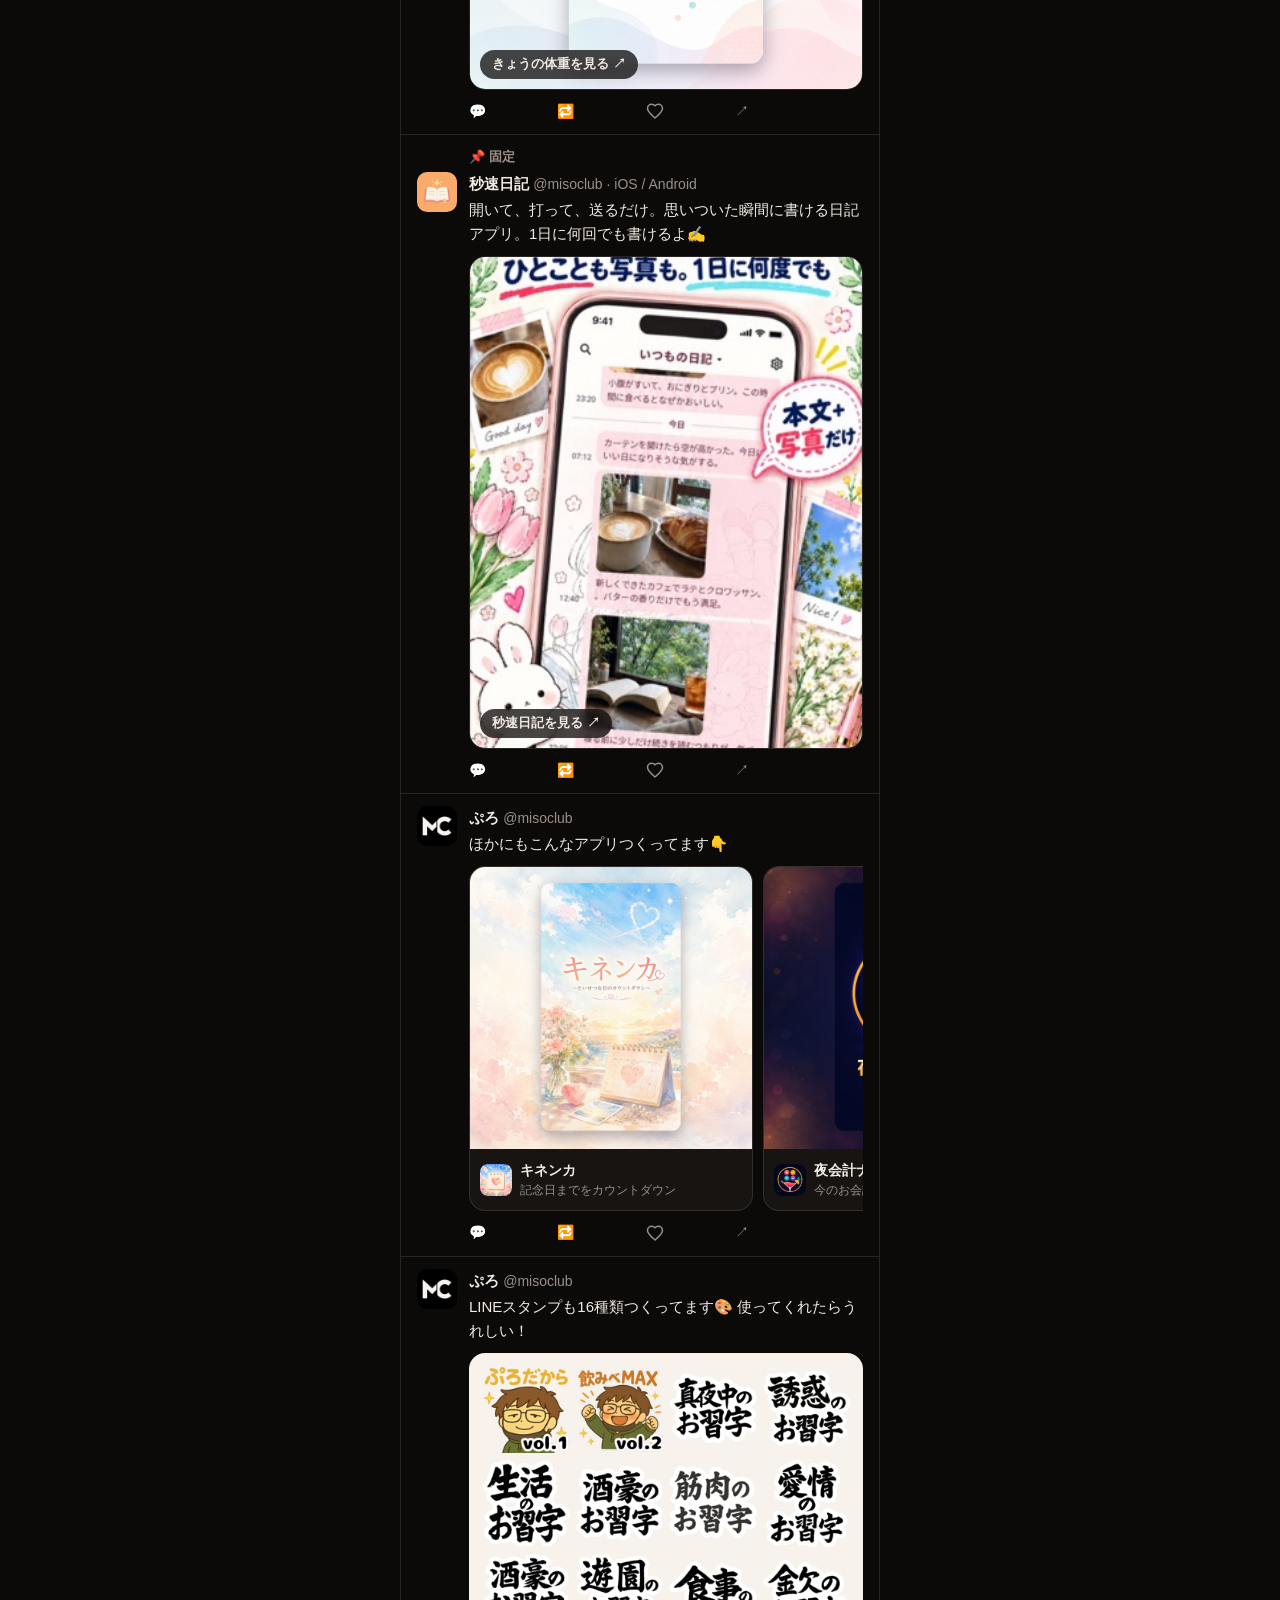
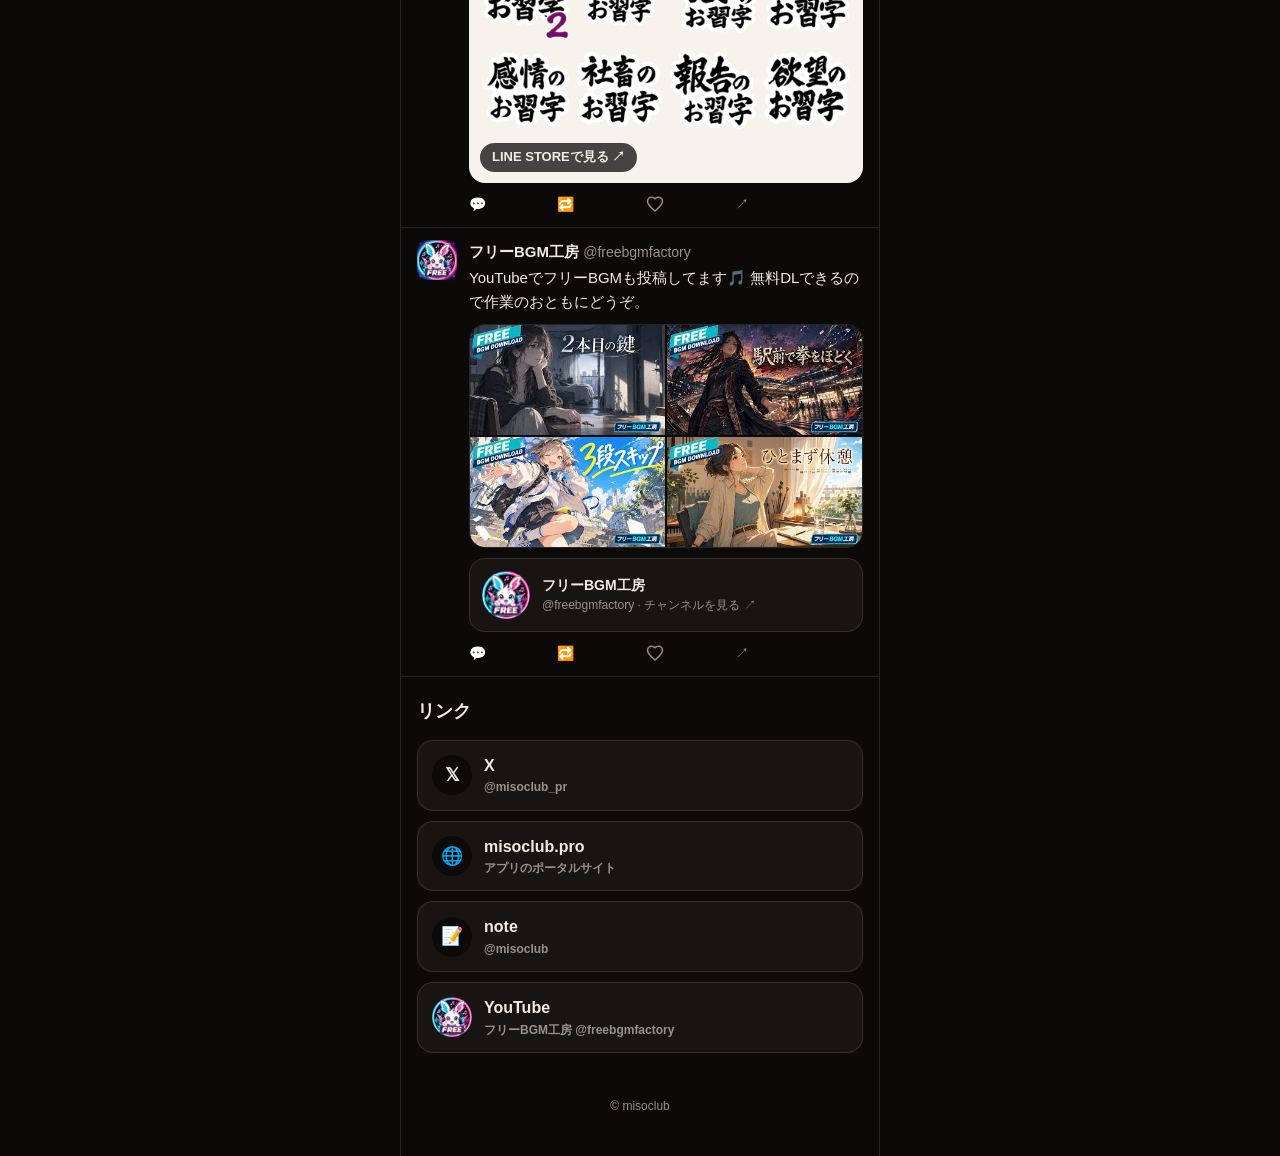
==== commit ecf8a9d8: "ハートさらに修正" ====
--- a/starter/index.html
+++ b/starter/index.html
@@ -68,7 +68,7 @@
                 <img src="./assets/stage-mio.jpg" alt="MIO のアプリ画面" loading="lazy" />
                 <span class="post__cta">MIOを見る ↗</span>
               </a>
-              <ul class="post__actions" aria-hidden="true"><li>💬</li><li>🔁</li><li class="like"><svg viewBox="0 0 24 24" width="18" height="18"><path d="M12 20.5s-7.5-4.6-9.3-9.2C1.5 8 3.6 4.5 7.2 4.5c2 0 3.6 1.1 4.8 2.8 1.2-1.7 2.8-2.8 4.8-2.8 3.6 0 5.7 3.5 4.5 6.8-1.8 4.6-9.3 9.2-9.3 9.2z"/></svg></li><li>↗</li></ul>
+              <ul class="post__actions" aria-hidden="true"><li>💬</li><li>🔁</li><li class="like"><svg viewBox="0 0 24 24" width="18" height="18"><path d="M12 21.35l-1.45-1.32C5.4 15.36 2 12.28 2 8.5 2 5.42 4.42 3 7.5 3c1.74 0 3.41.81 4.5 2.09C13.09 3.81 14.76 3 16.5 3 19.58 3 22 5.42 22 8.5c0 3.78-3.4 6.86-8.55 11.54L12 21.35z"/></svg></li><li>↗</li></ul>
             </div>
           </div>
         </article>
@@ -85,7 +85,7 @@
                 <img src="./assets/stage-weight.jpg" alt="きょうの体重 のアプリ画面" loading="lazy" />
                 <span class="post__cta">きょうの体重を見る ↗</span>
               </a>
-              <ul class="post__actions" aria-hidden="true"><li>💬</li><li>🔁</li><li class="like"><svg viewBox="0 0 24 24" width="18" height="18"><path d="M12 20.5s-7.5-4.6-9.3-9.2C1.5 8 3.6 4.5 7.2 4.5c2 0 3.6 1.1 4.8 2.8 1.2-1.7 2.8-2.8 4.8-2.8 3.6 0 5.7 3.5 4.5 6.8-1.8 4.6-9.3 9.2-9.3 9.2z"/></svg></li><li>↗</li></ul>
+              <ul class="post__actions" aria-hidden="true"><li>💬</li><li>🔁</li><li class="like"><svg viewBox="0 0 24 24" width="18" height="18"><path d="M12 21.35l-1.45-1.32C5.4 15.36 2 12.28 2 8.5 2 5.42 4.42 3 7.5 3c1.74 0 3.41.81 4.5 2.09C13.09 3.81 14.76 3 16.5 3 19.58 3 22 5.42 22 8.5c0 3.78-3.4 6.86-8.55 11.54L12 21.35z"/></svg></li><li>↗</li></ul>
             </div>
           </div>
         </article>
@@ -102,7 +102,7 @@
                 <img src="./assets/stage-diary.jpg" alt="秒速日記 のアプリ画面" loading="lazy" />
                 <span class="post__cta">秒速日記を見る ↗</span>
               </a>
-              <ul class="post__actions" aria-hidden="true"><li>💬</li><li>🔁</li><li class="like"><svg viewBox="0 0 24 24" width="18" height="18"><path d="M12 20.5s-7.5-4.6-9.3-9.2C1.5 8 3.6 4.5 7.2 4.5c2 0 3.6 1.1 4.8 2.8 1.2-1.7 2.8-2.8 4.8-2.8 3.6 0 5.7 3.5 4.5 6.8-1.8 4.6-9.3 9.2-9.3 9.2z"/></svg></li><li>↗</li></ul>
+              <ul class="post__actions" aria-hidden="true"><li>💬</li><li>🔁</li><li class="like"><svg viewBox="0 0 24 24" width="18" height="18"><path d="M12 21.35l-1.45-1.32C5.4 15.36 2 12.28 2 8.5 2 5.42 4.42 3 7.5 3c1.74 0 3.41.81 4.5 2.09C13.09 3.81 14.76 3 16.5 3 19.58 3 22 5.42 22 8.5c0 3.78-3.4 6.86-8.55 11.54L12 21.35z"/></svg></li><li>↗</li></ul>
             </div>
           </div>
         </article>
@@ -137,7 +137,7 @@
                   </span>
                 </a>
               </div>
-              <ul class="post__actions" aria-hidden="true"><li>💬</li><li>🔁</li><li class="like"><svg viewBox="0 0 24 24" width="18" height="18"><path d="M12 20.5s-7.5-4.6-9.3-9.2C1.5 8 3.6 4.5 7.2 4.5c2 0 3.6 1.1 4.8 2.8 1.2-1.7 2.8-2.8 4.8-2.8 3.6 0 5.7 3.5 4.5 6.8-1.8 4.6-9.3 9.2-9.3 9.2z"/></svg></li><li>↗</li></ul>
+              <ul class="post__actions" aria-hidden="true"><li>💬</li><li>🔁</li><li class="like"><svg viewBox="0 0 24 24" width="18" height="18"><path d="M12 21.35l-1.45-1.32C5.4 15.36 2 12.28 2 8.5 2 5.42 4.42 3 7.5 3c1.74 0 3.41.81 4.5 2.09C13.09 3.81 14.76 3 16.5 3 19.58 3 22 5.42 22 8.5c0 3.78-3.4 6.86-8.55 11.54L12 21.35z"/></svg></li><li>↗</li></ul>
             </div>
           </div>
         </article>
@@ -170,7 +170,7 @@
                 </span>
                 <span class="post__cta">LINE STOREで見る ↗</span>
               </a>
-              <ul class="post__actions" aria-hidden="true"><li>💬</li><li>🔁</li><li class="like"><svg viewBox="0 0 24 24" width="18" height="18"><path d="M12 20.5s-7.5-4.6-9.3-9.2C1.5 8 3.6 4.5 7.2 4.5c2 0 3.6 1.1 4.8 2.8 1.2-1.7 2.8-2.8 4.8-2.8 3.6 0 5.7 3.5 4.5 6.8-1.8 4.6-9.3 9.2-9.3 9.2z"/></svg></li><li>↗</li></ul>
+              <ul class="post__actions" aria-hidden="true"><li>💬</li><li>🔁</li><li class="like"><svg viewBox="0 0 24 24" width="18" height="18"><path d="M12 21.35l-1.45-1.32C5.4 15.36 2 12.28 2 8.5 2 5.42 4.42 3 7.5 3c1.74 0 3.41.81 4.5 2.09C13.09 3.81 14.76 3 16.5 3 19.58 3 22 5.42 22 8.5c0 3.78-3.4 6.86-8.55 11.54L12 21.35z"/></svg></li><li>↗</li></ul>
             </div>
           </div>
         </article>
@@ -200,7 +200,7 @@
                 <img class="yt__icon" src="./assets/yt-channel.jpg" alt="" />
                 <span><b>フリーBGM工房</b><small>@freebgmfactory · チャンネルを見る ↗</small></span>
               </a>
-              <ul class="post__actions" aria-hidden="true"><li>💬</li><li>🔁</li><li class="like"><svg viewBox="0 0 24 24" width="18" height="18"><path d="M12 20.5s-7.5-4.6-9.3-9.2C1.5 8 3.6 4.5 7.2 4.5c2 0 3.6 1.1 4.8 2.8 1.2-1.7 2.8-2.8 4.8-2.8 3.6 0 5.7 3.5 4.5 6.8-1.8 4.6-9.3 9.2-9.3 9.2z"/></svg></li><li>↗</li></ul>
+              <ul class="post__actions" aria-hidden="true"><li>💬</li><li>🔁</li><li class="like"><svg viewBox="0 0 24 24" width="18" height="18"><path d="M12 21.35l-1.45-1.32C5.4 15.36 2 12.28 2 8.5 2 5.42 4.42 3 7.5 3c1.74 0 3.41.81 4.5 2.09C13.09 3.81 14.76 3 16.5 3 19.58 3 22 5.42 22 8.5c0 3.78-3.4 6.86-8.55 11.54L12 21.35z"/></svg></li><li>↗</li></ul>
             </div>
           </div>
         </article>
--- a/starter/style.css
+++ b/starter/style.css
@@ -351,8 +351,6 @@
 }
 
 .post__actions .like.is-liked {
-  color: #f0577a;
-  fill: currentColor;
   animation: heart 0.45s ease;
 }
 
@@ -612,12 +610,18 @@
 }
 
 .post__actions .like svg {
-  fill: inherit;
-  stroke: currentColor;
+  display: block;
+  overflow: visible;
+}
+
+.post__actions .like path {
+  fill: transparent;
+  stroke: #9b9089;
   stroke-width: 2;
   stroke-linejoin: round;
 }
 
-.post__actions .like {
-  fill: none;
-}
+.post__actions .like.is-liked path {
+  fill: #f0577a;
+  stroke: #f0577a;
+}
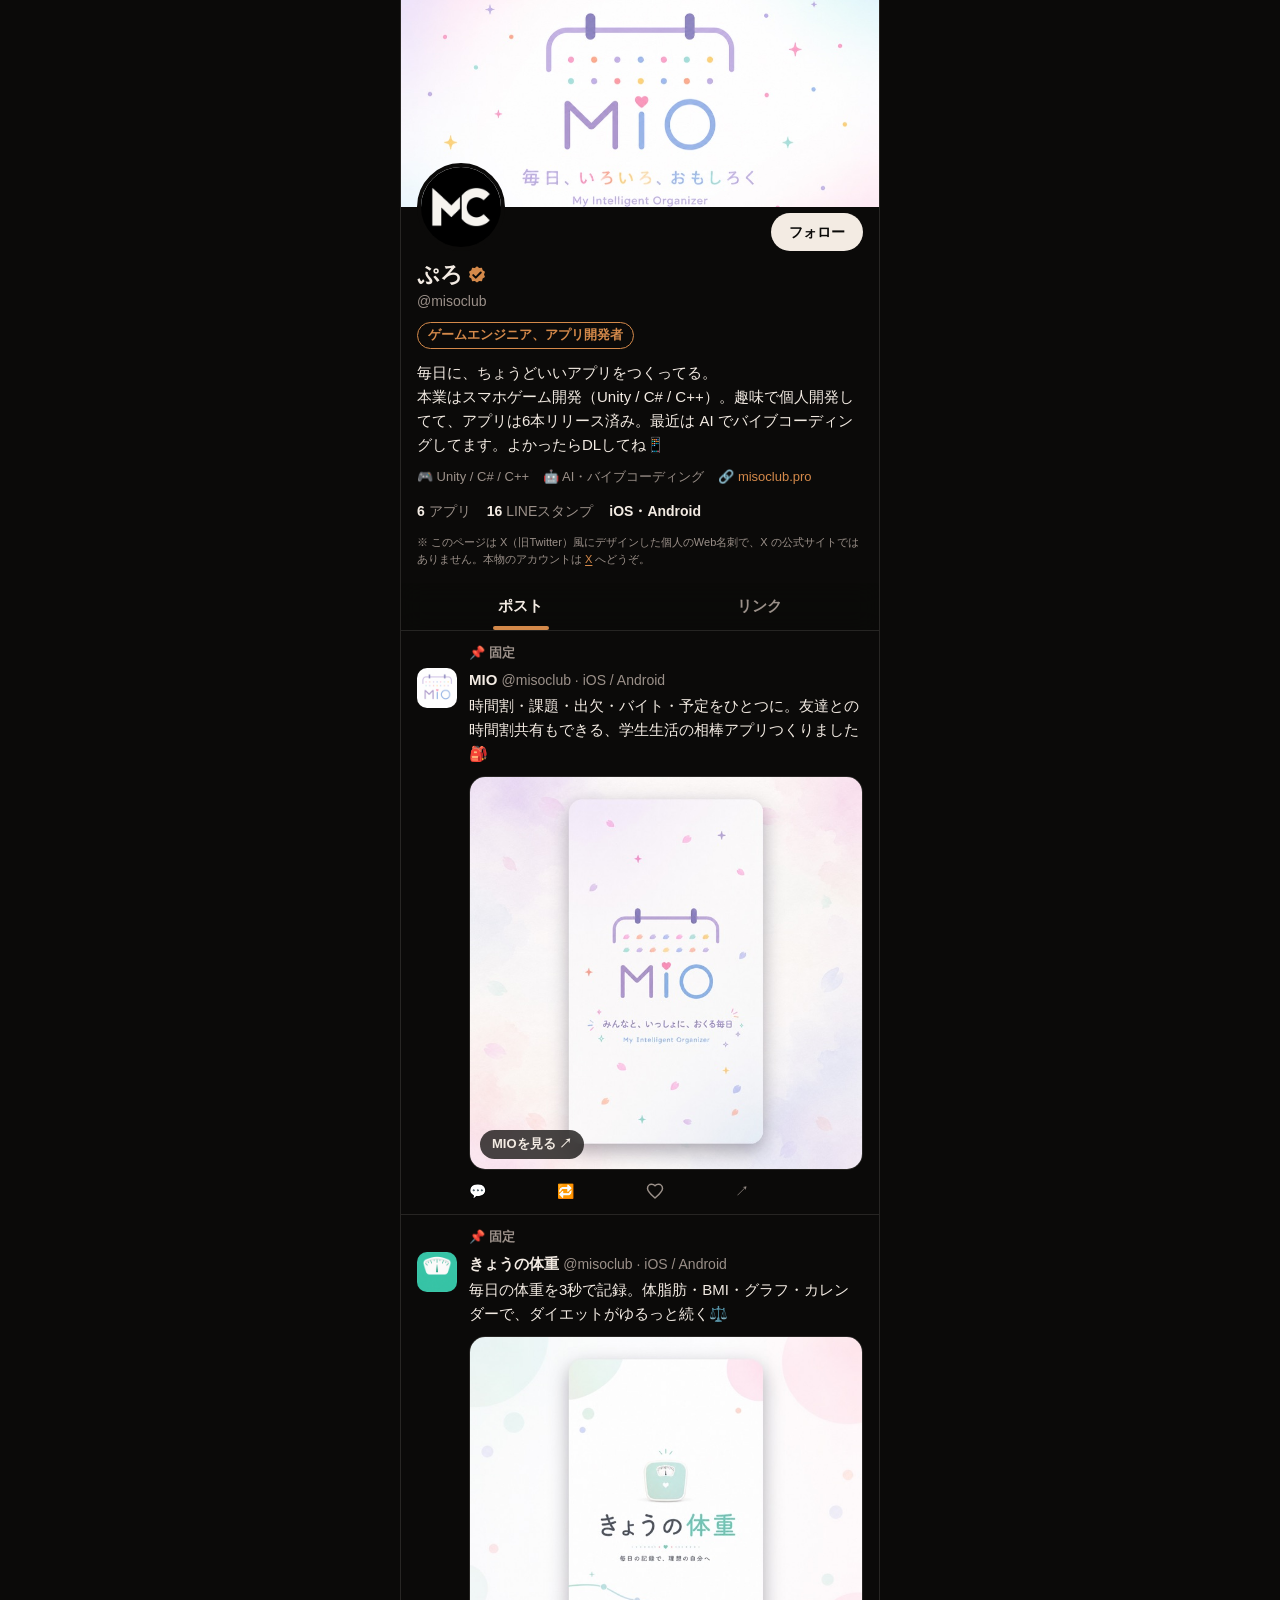
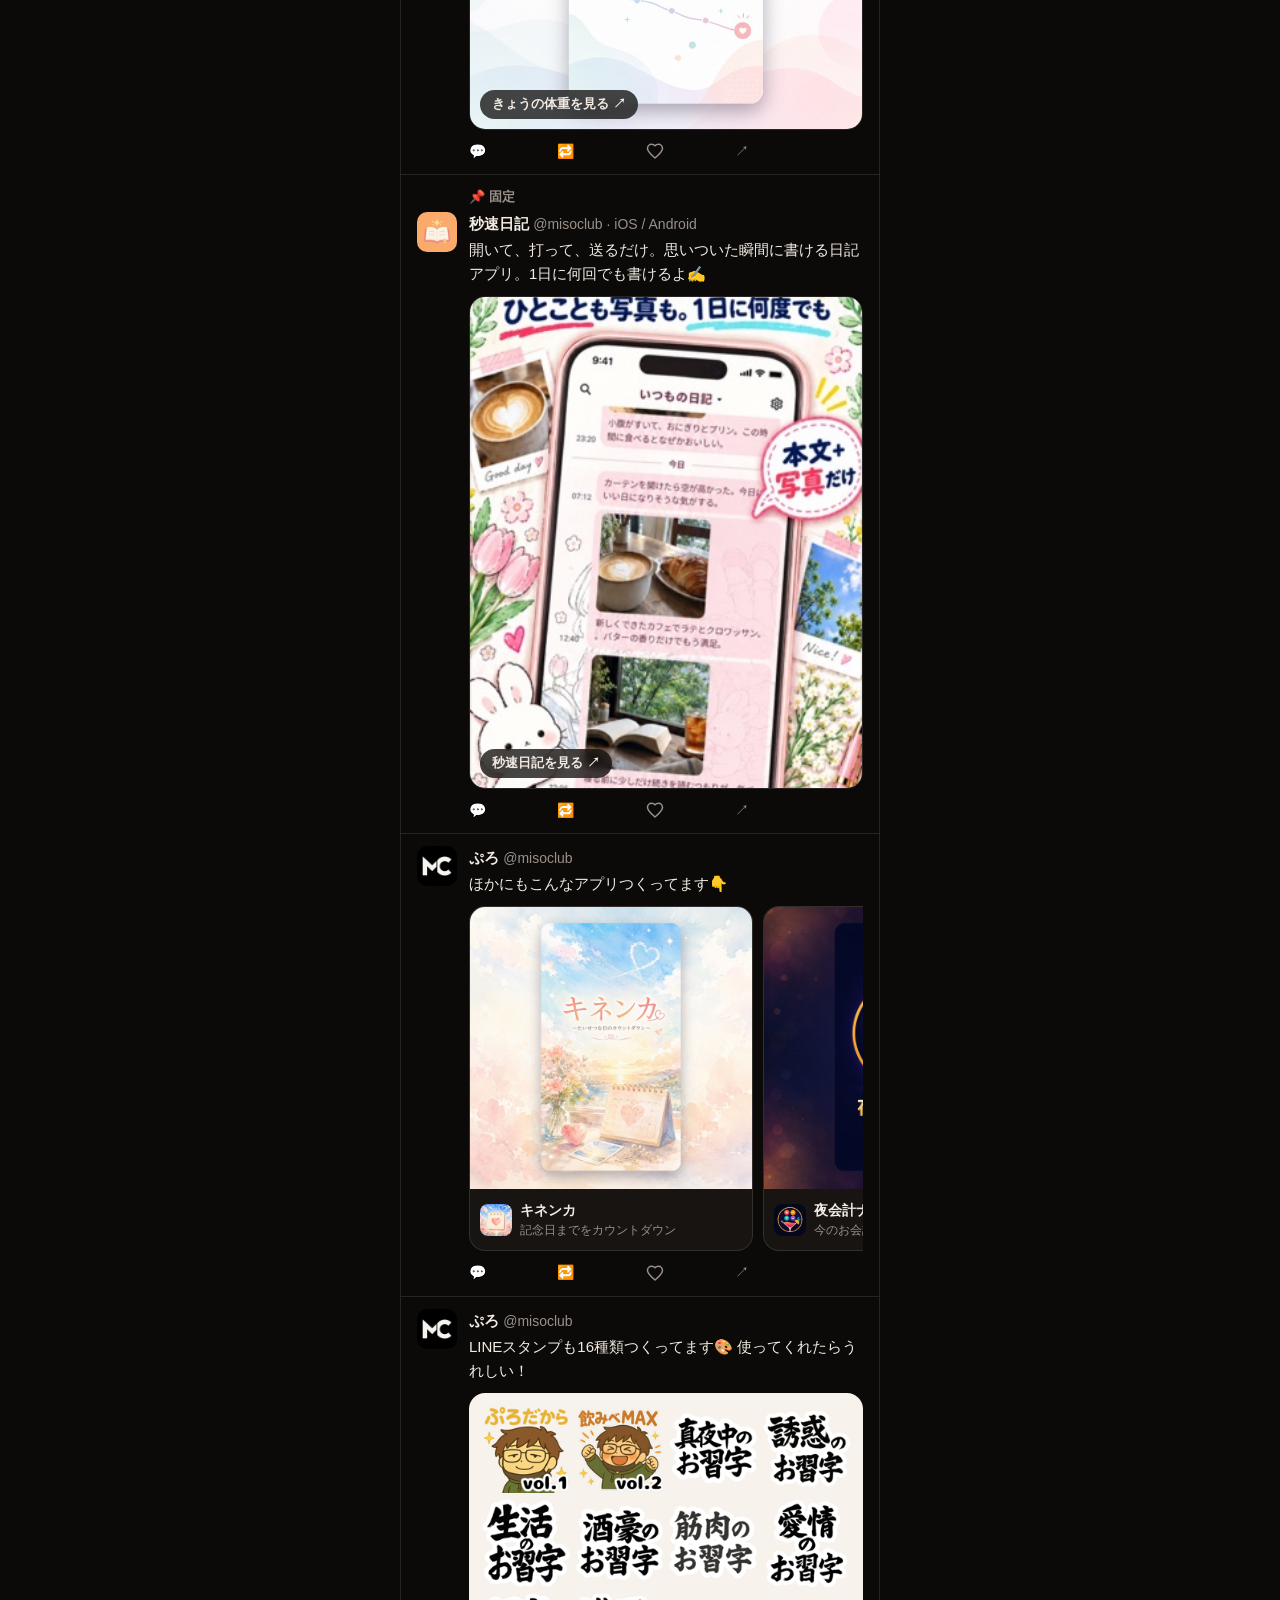
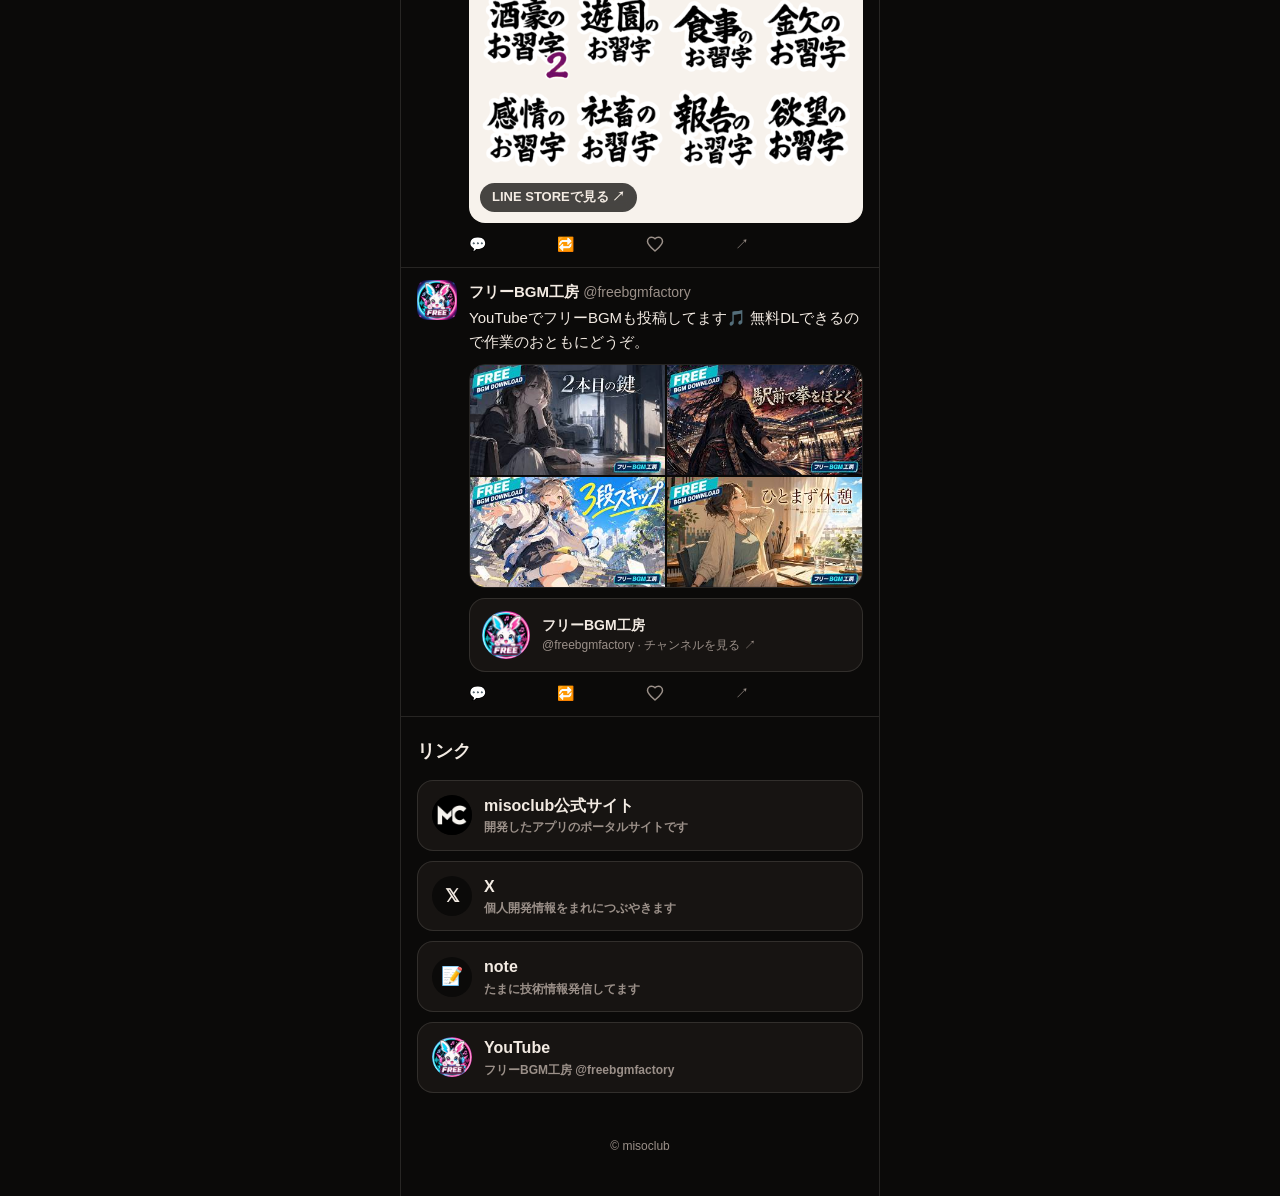
==== commit bc7a13e3: "細かい修正" ====
--- a/starter/index.html
+++ b/starter/index.html
@@ -46,13 +46,16 @@
           <li><strong data-count="16">16</strong> LINEスタンプ</li>
           <li><strong>iOS・Android</strong></li>
         </ul>
+
+        <p class="notice">※ このページは X（旧Twitter）風にデザインした個人のWeb名刺で、X の公式サイトではありません。本物のアカウントは <a href="https://x.com/misoclub_pr" target="_blank" rel="noopener">X</a> へどうぞ。</p>
       </section>
 
       <!-- タブ -->
-      <nav class="tabs" aria-label="セクション">
-        <a class="tabs__item is-active" href="#timeline">ポスト</a>
-        <a class="tabs__item" href="#links">リンク</a>
+      <nav class="tabs" role="tablist" aria-label="表示切り替え">
+        <button class="tabs__item is-active" type="button" role="tab" aria-selected="true" aria-controls="panel-posts">ポスト</button>
+        <button class="tabs__item" type="button" role="tab" aria-selected="false" aria-controls="panel-links">リンク</button>
       </nav>
+      <div class="panel" id="panel-posts" role="tabpanel">
 
       <!-- タイムライン -->
       <section class="timeline" id="timeline" aria-label="タイムライン">
@@ -68,7 +71,7 @@
                 <img src="./assets/stage-mio.jpg" alt="MIO のアプリ画面" loading="lazy" />
                 <span class="post__cta">MIOを見る ↗</span>
               </a>
-              <ul class="post__actions" aria-hidden="true"><li>💬</li><li>🔁</li><li class="like"><svg viewBox="0 0 24 24" width="18" height="18"><path d="M12 21.35l-1.45-1.32C5.4 15.36 2 12.28 2 8.5 2 5.42 4.42 3 7.5 3c1.74 0 3.41.81 4.5 2.09C13.09 3.81 14.76 3 16.5 3 19.58 3 22 5.42 22 8.5c0 3.78-3.4 6.86-8.55 11.54L12 21.35z"/></svg></li><li>↗</li></ul>
+              <ul class="post__actions"><li class="reply" role="button" aria-label="リプライ">💬</li><li class="repost" role="button" aria-label="リポスト"><span class="repost__icon">🔁</span></li><li class="like" role="button" aria-label="いいね"><svg viewBox="0 0 24 24" width="18" height="18"><path d="M12 21.35l-1.45-1.32C5.4 15.36 2 12.28 2 8.5 2 5.42 4.42 3 7.5 3c1.74 0 3.41.81 4.5 2.09C13.09 3.81 14.76 3 16.5 3 19.58 3 22 5.42 22 8.5c0 3.78-3.4 6.86-8.55 11.54L12 21.35z"/></svg></li><li class="share" role="button" aria-label="共有">↗</li></ul>
             </div>
           </div>
         </article>
@@ -85,7 +88,7 @@
                 <img src="./assets/stage-weight.jpg" alt="きょうの体重 のアプリ画面" loading="lazy" />
                 <span class="post__cta">きょうの体重を見る ↗</span>
               </a>
-              <ul class="post__actions" aria-hidden="true"><li>💬</li><li>🔁</li><li class="like"><svg viewBox="0 0 24 24" width="18" height="18"><path d="M12 21.35l-1.45-1.32C5.4 15.36 2 12.28 2 8.5 2 5.42 4.42 3 7.5 3c1.74 0 3.41.81 4.5 2.09C13.09 3.81 14.76 3 16.5 3 19.58 3 22 5.42 22 8.5c0 3.78-3.4 6.86-8.55 11.54L12 21.35z"/></svg></li><li>↗</li></ul>
+              <ul class="post__actions"><li class="reply" role="button" aria-label="リプライ">💬</li><li class="repost" role="button" aria-label="リポスト"><span class="repost__icon">🔁</span></li><li class="like" role="button" aria-label="いいね"><svg viewBox="0 0 24 24" width="18" height="18"><path d="M12 21.35l-1.45-1.32C5.4 15.36 2 12.28 2 8.5 2 5.42 4.42 3 7.5 3c1.74 0 3.41.81 4.5 2.09C13.09 3.81 14.76 3 16.5 3 19.58 3 22 5.42 22 8.5c0 3.78-3.4 6.86-8.55 11.54L12 21.35z"/></svg></li><li class="share" role="button" aria-label="共有">↗</li></ul>
             </div>
           </div>
         </article>
@@ -102,7 +105,7 @@
                 <img src="./assets/stage-diary.jpg" alt="秒速日記 のアプリ画面" loading="lazy" />
                 <span class="post__cta">秒速日記を見る ↗</span>
               </a>
-              <ul class="post__actions" aria-hidden="true"><li>💬</li><li>🔁</li><li class="like"><svg viewBox="0 0 24 24" width="18" height="18"><path d="M12 21.35l-1.45-1.32C5.4 15.36 2 12.28 2 8.5 2 5.42 4.42 3 7.5 3c1.74 0 3.41.81 4.5 2.09C13.09 3.81 14.76 3 16.5 3 19.58 3 22 5.42 22 8.5c0 3.78-3.4 6.86-8.55 11.54L12 21.35z"/></svg></li><li>↗</li></ul>
+              <ul class="post__actions"><li class="reply" role="button" aria-label="リプライ">💬</li><li class="repost" role="button" aria-label="リポスト"><span class="repost__icon">🔁</span></li><li class="like" role="button" aria-label="いいね"><svg viewBox="0 0 24 24" width="18" height="18"><path d="M12 21.35l-1.45-1.32C5.4 15.36 2 12.28 2 8.5 2 5.42 4.42 3 7.5 3c1.74 0 3.41.81 4.5 2.09C13.09 3.81 14.76 3 16.5 3 19.58 3 22 5.42 22 8.5c0 3.78-3.4 6.86-8.55 11.54L12 21.35z"/></svg></li><li class="share" role="button" aria-label="共有">↗</li></ul>
             </div>
           </div>
         </article>
@@ -137,7 +140,7 @@
                   </span>
                 </a>
               </div>
-              <ul class="post__actions" aria-hidden="true"><li>💬</li><li>🔁</li><li class="like"><svg viewBox="0 0 24 24" width="18" height="18"><path d="M12 21.35l-1.45-1.32C5.4 15.36 2 12.28 2 8.5 2 5.42 4.42 3 7.5 3c1.74 0 3.41.81 4.5 2.09C13.09 3.81 14.76 3 16.5 3 19.58 3 22 5.42 22 8.5c0 3.78-3.4 6.86-8.55 11.54L12 21.35z"/></svg></li><li>↗</li></ul>
+              <ul class="post__actions"><li class="reply" role="button" aria-label="リプライ">💬</li><li class="repost" role="button" aria-label="リポスト"><span class="repost__icon">🔁</span></li><li class="like" role="button" aria-label="いいね"><svg viewBox="0 0 24 24" width="18" height="18"><path d="M12 21.35l-1.45-1.32C5.4 15.36 2 12.28 2 8.5 2 5.42 4.42 3 7.5 3c1.74 0 3.41.81 4.5 2.09C13.09 3.81 14.76 3 16.5 3 19.58 3 22 5.42 22 8.5c0 3.78-3.4 6.86-8.55 11.54L12 21.35z"/></svg></li><li class="share" role="button" aria-label="共有">↗</li></ul>
             </div>
           </div>
         </article>
@@ -170,7 +173,7 @@
                 </span>
                 <span class="post__cta">LINE STOREで見る ↗</span>
               </a>
-              <ul class="post__actions" aria-hidden="true"><li>💬</li><li>🔁</li><li class="like"><svg viewBox="0 0 24 24" width="18" height="18"><path d="M12 21.35l-1.45-1.32C5.4 15.36 2 12.28 2 8.5 2 5.42 4.42 3 7.5 3c1.74 0 3.41.81 4.5 2.09C13.09 3.81 14.76 3 16.5 3 19.58 3 22 5.42 22 8.5c0 3.78-3.4 6.86-8.55 11.54L12 21.35z"/></svg></li><li>↗</li></ul>
+              <ul class="post__actions"><li class="reply" role="button" aria-label="リプライ">💬</li><li class="repost" role="button" aria-label="リポスト"><span class="repost__icon">🔁</span></li><li class="like" role="button" aria-label="いいね"><svg viewBox="0 0 24 24" width="18" height="18"><path d="M12 21.35l-1.45-1.32C5.4 15.36 2 12.28 2 8.5 2 5.42 4.42 3 7.5 3c1.74 0 3.41.81 4.5 2.09C13.09 3.81 14.76 3 16.5 3 19.58 3 22 5.42 22 8.5c0 3.78-3.4 6.86-8.55 11.54L12 21.35z"/></svg></li><li class="share" role="button" aria-label="共有">↗</li></ul>
             </div>
           </div>
         </article>
@@ -200,7 +203,7 @@
                 <img class="yt__icon" src="./assets/yt-channel.jpg" alt="" />
                 <span><b>フリーBGM工房</b><small>@freebgmfactory · チャンネルを見る ↗</small></span>
               </a>
-              <ul class="post__actions" aria-hidden="true"><li>💬</li><li>🔁</li><li class="like"><svg viewBox="0 0 24 24" width="18" height="18"><path d="M12 21.35l-1.45-1.32C5.4 15.36 2 12.28 2 8.5 2 5.42 4.42 3 7.5 3c1.74 0 3.41.81 4.5 2.09C13.09 3.81 14.76 3 16.5 3 19.58 3 22 5.42 22 8.5c0 3.78-3.4 6.86-8.55 11.54L12 21.35z"/></svg></li><li>↗</li></ul>
+              <ul class="post__actions"><li class="reply" role="button" aria-label="リプライ">💬</li><li class="repost" role="button" aria-label="リポスト"><span class="repost__icon">🔁</span></li><li class="like" role="button" aria-label="いいね"><svg viewBox="0 0 24 24" width="18" height="18"><path d="M12 21.35l-1.45-1.32C5.4 15.36 2 12.28 2 8.5 2 5.42 4.42 3 7.5 3c1.74 0 3.41.81 4.5 2.09C13.09 3.81 14.76 3 16.5 3 19.58 3 22 5.42 22 8.5c0 3.78-3.4 6.86-8.55 11.54L12 21.35z"/></svg></li><li class="share" role="button" aria-label="共有">↗</li></ul>
             </div>
           </div>
         </article>
@@ -209,11 +212,15 @@
       <!-- リンク -->
       <section class="links" id="links" aria-label="リンク">
         <h2 class="links__title">リンク</h2>
-        <a class="link reveal" href="https://x.com/misoclub_pr" target="_blank" rel="noopener"><span class="link__icon">𝕏</span><span>X<small>@misoclub_pr</small></span></a>
-        <a class="link reveal" href="https://misoclub.pro/" target="_blank" rel="noopener"><span class="link__icon">🌐</span><span>misoclub.pro<small>アプリのポータルサイト</small></span></a>
-        <a class="link reveal" href="https://note.com/misoclub" target="_blank" rel="noopener"><span class="link__icon">📝</span><span>note<small>@misoclub</small></span></a>
+        <a class="link reveal" href="https://misoclub.pro/" target="_blank" rel="noopener"><span class="link__icon"><img src="./assets/avatar.png" alt="" /></span><span>misoclub公式サイト<small>開発したアプリのポータルサイトです</small></span></a>
+        <a class="link reveal" href="https://x.com/misoclub_pr" target="_blank" rel="noopener"><span class="link__icon">𝕏</span><span>X<small>個人開発情報をまれにつぶやきます</small></span></a>
+        <a class="link reveal" href="https://note.com/misoclub" target="_blank" rel="noopener"><span class="link__icon">📝</span><span>note<small>たまに技術情報発信してます</small></span></a>
         <a class="link reveal" href="https://www.youtube.com/@freebgmfactory" target="_blank" rel="noopener"><span class="link__icon"><img src="./assets/yt-channel.jpg" alt="" /></span><span>YouTube<small>フリーBGM工房 @freebgmfactory</small></span></a>
       </section>
+      </div>
+
+      <!-- リンクタブ（ポスト下のリンク一覧を script.js で複製） -->
+      <div class="panel" id="panel-links" role="tabpanel" hidden></div>
 
       <footer class="footer">© misoclub</footer>
     </main>
--- a/starter/style.css
+++ b/starter/style.css
@@ -190,6 +190,7 @@
 .profile > :nth-child(5) { animation-delay: 0.7s; }
 .profile > :nth-child(6) { animation-delay: 0.8s; }
 .profile > :nth-child(7) { animation-delay: 0.9s; }
+.profile > :nth-child(8) { animation-delay: 1s; }
 
 @keyframes fadeUp {
   from { transform: translateY(12px); opacity: 0; }
@@ -211,6 +212,10 @@
 .tabs__item {
   position: relative;
   flex: 1;
+  border: 0;
+  background: none;
+  font-family: inherit;
+  cursor: pointer;
   padding: 14px 0;
   text-align: center;
   color: var(--muted);
@@ -625,3 +630,103 @@
   fill: #f0577a;
   stroke: #f0577a;
 }
+
+/* ---------- タブパネル ---------- */
+.panel {
+  min-height: 100vh;
+}
+
+.panel:not([hidden]) {
+  animation: panelIn 0.35s ease-out both;
+}
+
+@keyframes panelIn {
+  from { opacity: 0; transform: translateX(12px); }
+  to   { opacity: 1; transform: none; }
+}
+
+/* ---------- 投稿下ボタンの反応 ---------- */
+.repost__icon {
+  display: inline-block;
+}
+
+.post__actions li {
+  position: relative;
+  cursor: pointer;
+  user-select: none;
+  -webkit-tap-highlight-color: transparent;
+  transition: transform 0.15s;
+}
+
+.post__actions li:active {
+  transform: scale(0.85);
+}
+
+.post__actions .repost.is-spinning .repost__icon {
+  animation: spin 0.6s cubic-bezier(0.34, 1.56, 0.64, 1);
+}
+
+@keyframes spin {
+  to { transform: rotate(360deg); }
+}
+
+.bubble {
+  position: absolute;
+  bottom: calc(100% + 6px);
+  left: 50%;
+  z-index: 5;
+  padding: 4px 10px;
+  border-radius: 999px;
+  background: var(--accent);
+  color: var(--bg);
+  font-size: 12px;
+  font-weight: 700;
+  white-space: nowrap;
+  pointer-events: none;
+  animation: bubbleUp 1.6s ease-out forwards;
+}
+
+.post__actions li:first-child .bubble {
+  left: 0;
+  transform: none;
+}
+
+.post__actions li:last-child .bubble {
+  left: auto;
+  right: 0;
+}
+
+@keyframes bubbleUp {
+  0%   { opacity: 0; translate: -50% 6px; scale: 0.6; }
+  15%  { opacity: 1; translate: -50% 0; scale: 1.05; }
+  25%  { scale: 1; }
+  80%  { opacity: 1; translate: -50% -6px; }
+  100% { opacity: 0; translate: -50% -14px; }
+}
+
+.post__actions li:first-child .bubble,
+.post__actions li:last-child .bubble {
+  animation-name: bubbleUpEdge;
+}
+
+@keyframes bubbleUpEdge {
+  0%   { opacity: 0; translate: 0 6px; scale: 0.6; }
+  15%  { opacity: 1; translate: 0 0; scale: 1.05; }
+  25%  { scale: 1; }
+  80%  { opacity: 1; translate: 0 -6px; }
+  100% { opacity: 0; translate: 0 -14px; }
+}
+
+.notice {
+  margin: 12px 0 0;
+  color: var(--muted);
+  font-size: 11px;
+  line-height: 1.5;
+  opacity: 0.75;
+}
+
+.notice a {
+  color: var(--accent);
+  text-decoration: underline;
+  text-underline-offset: 2px;
+}
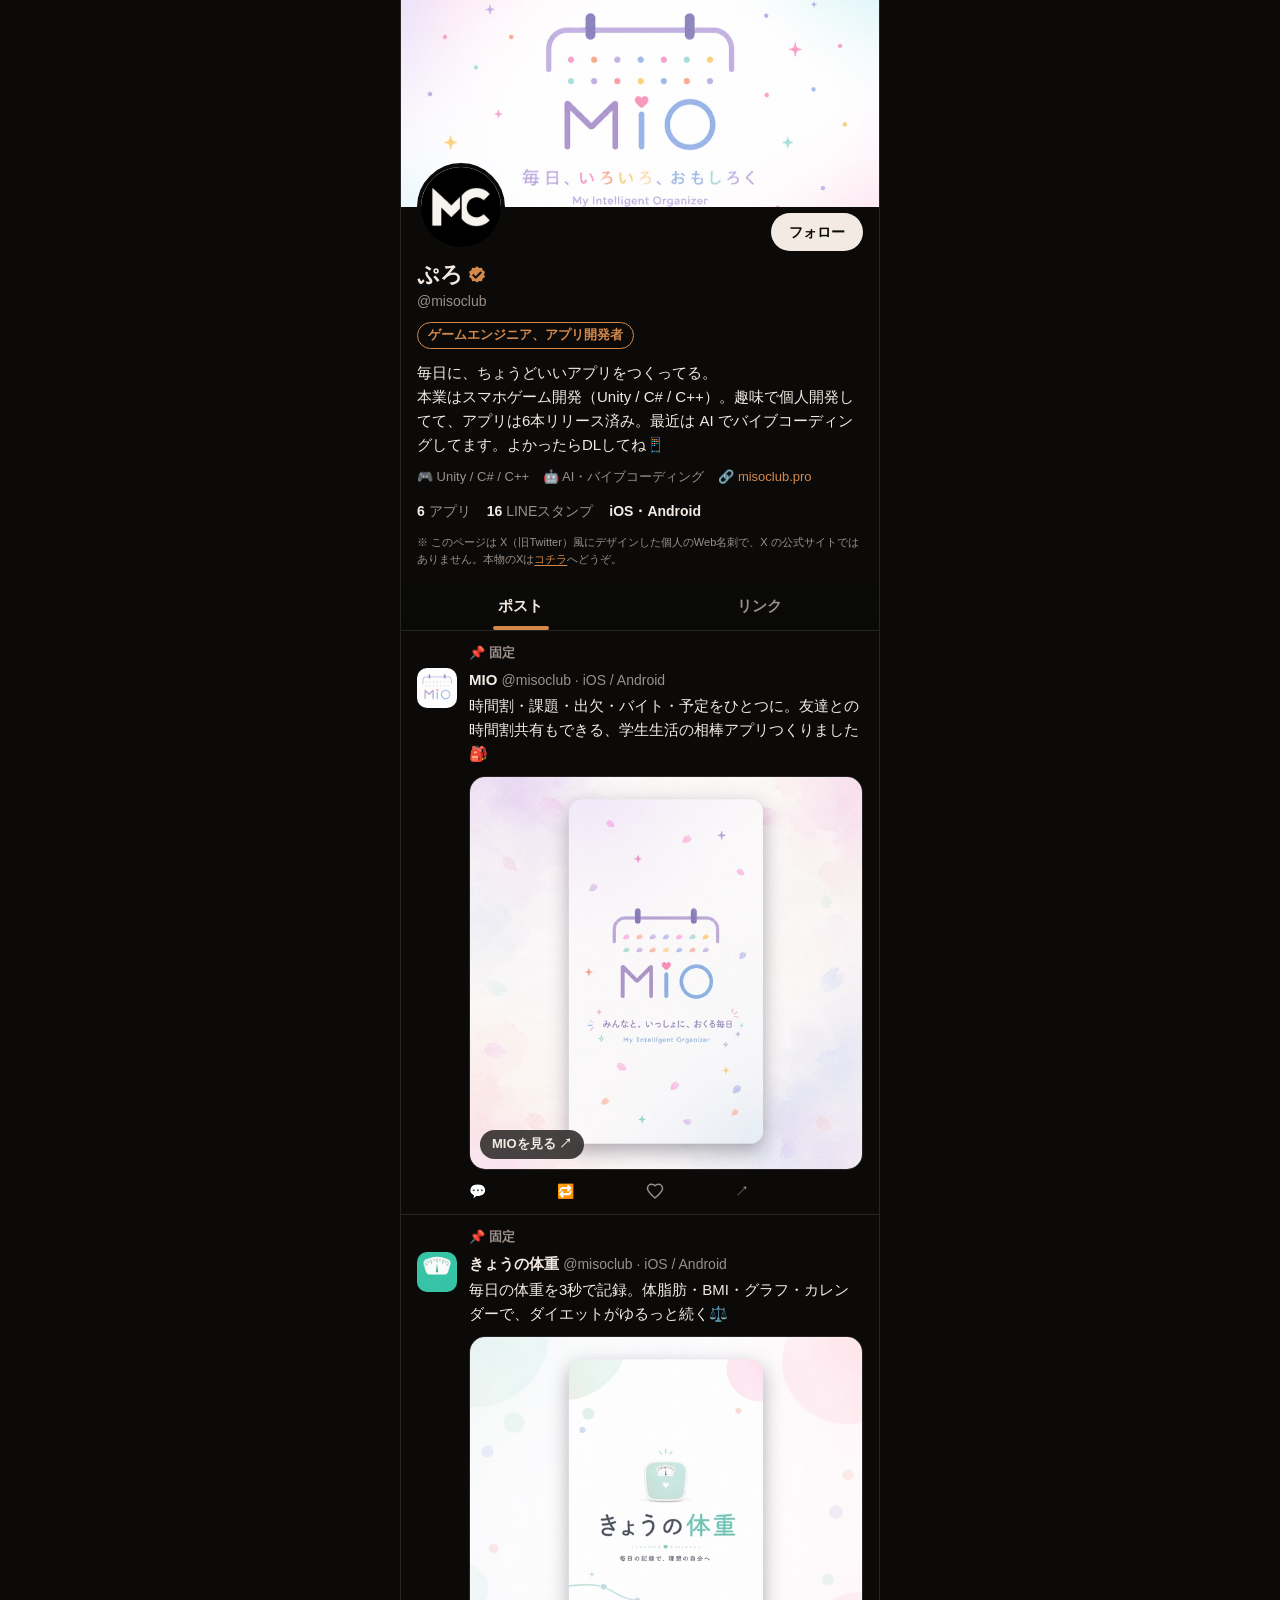
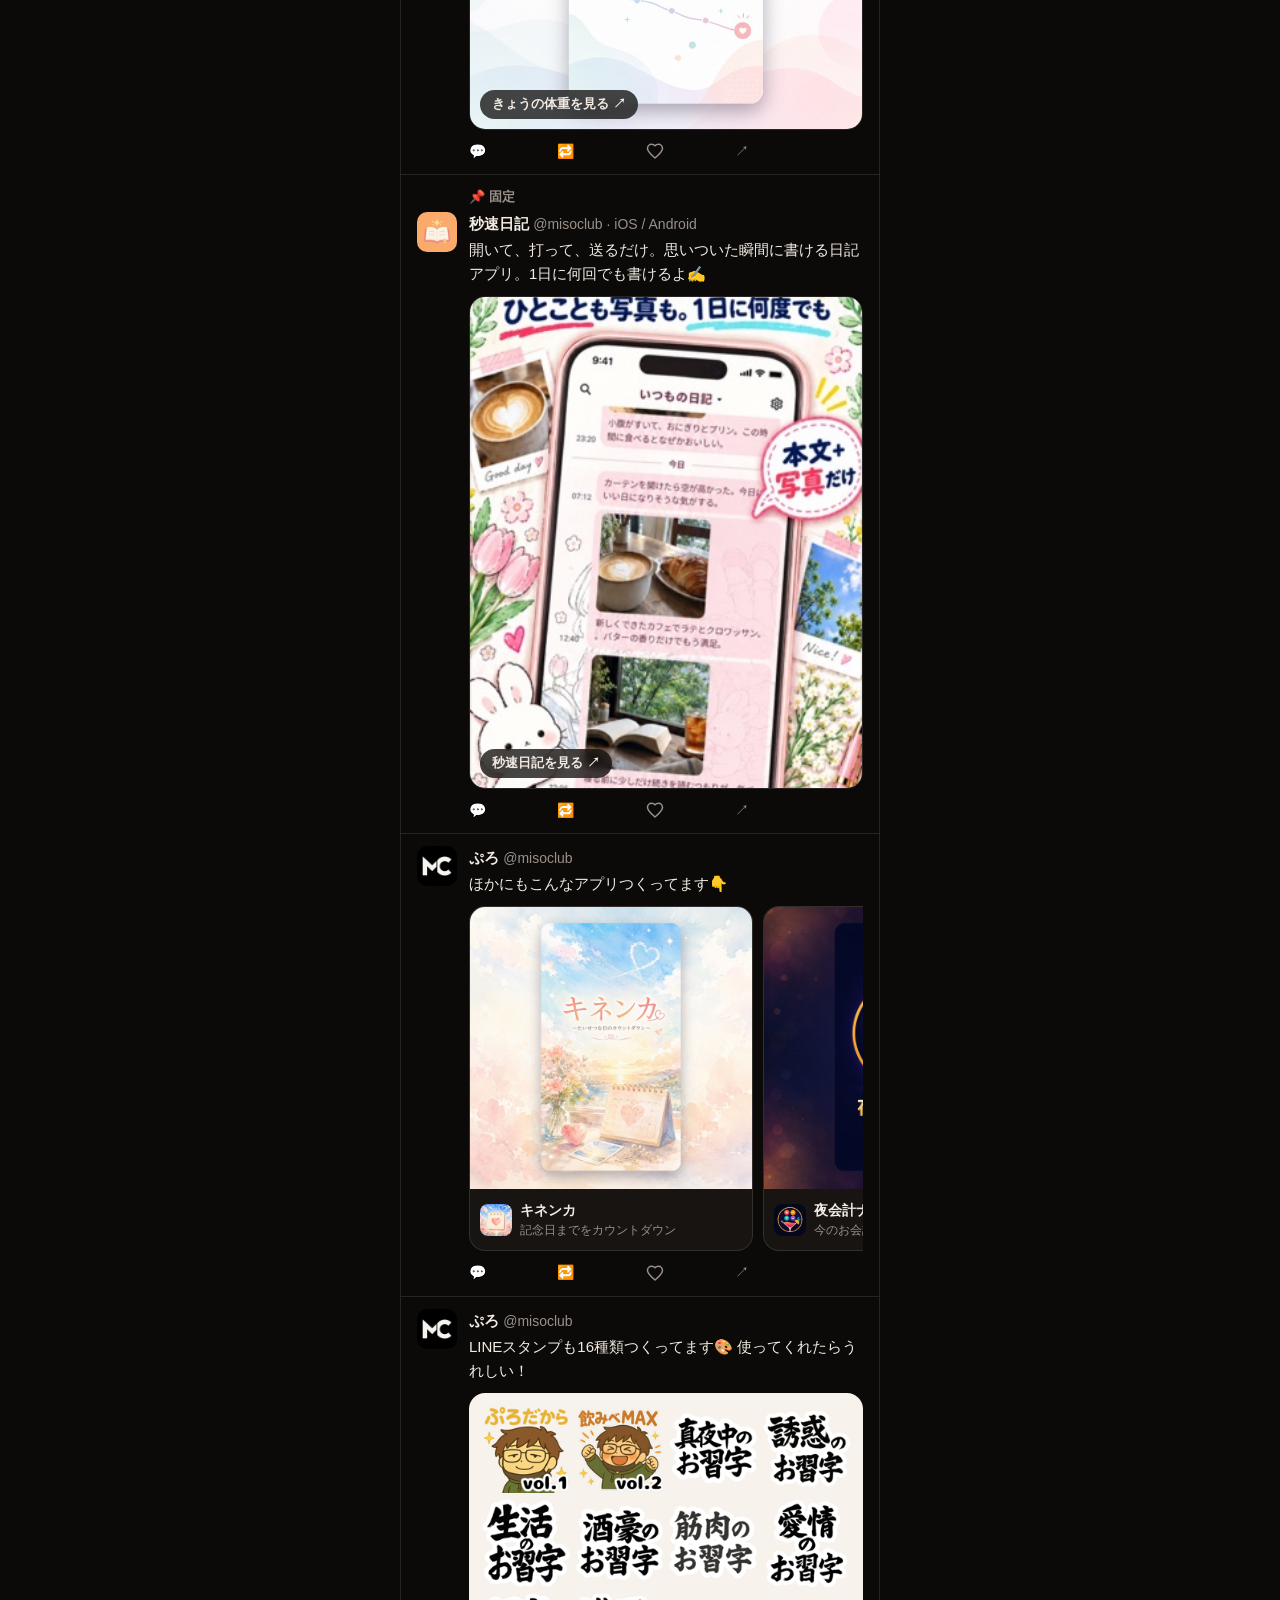
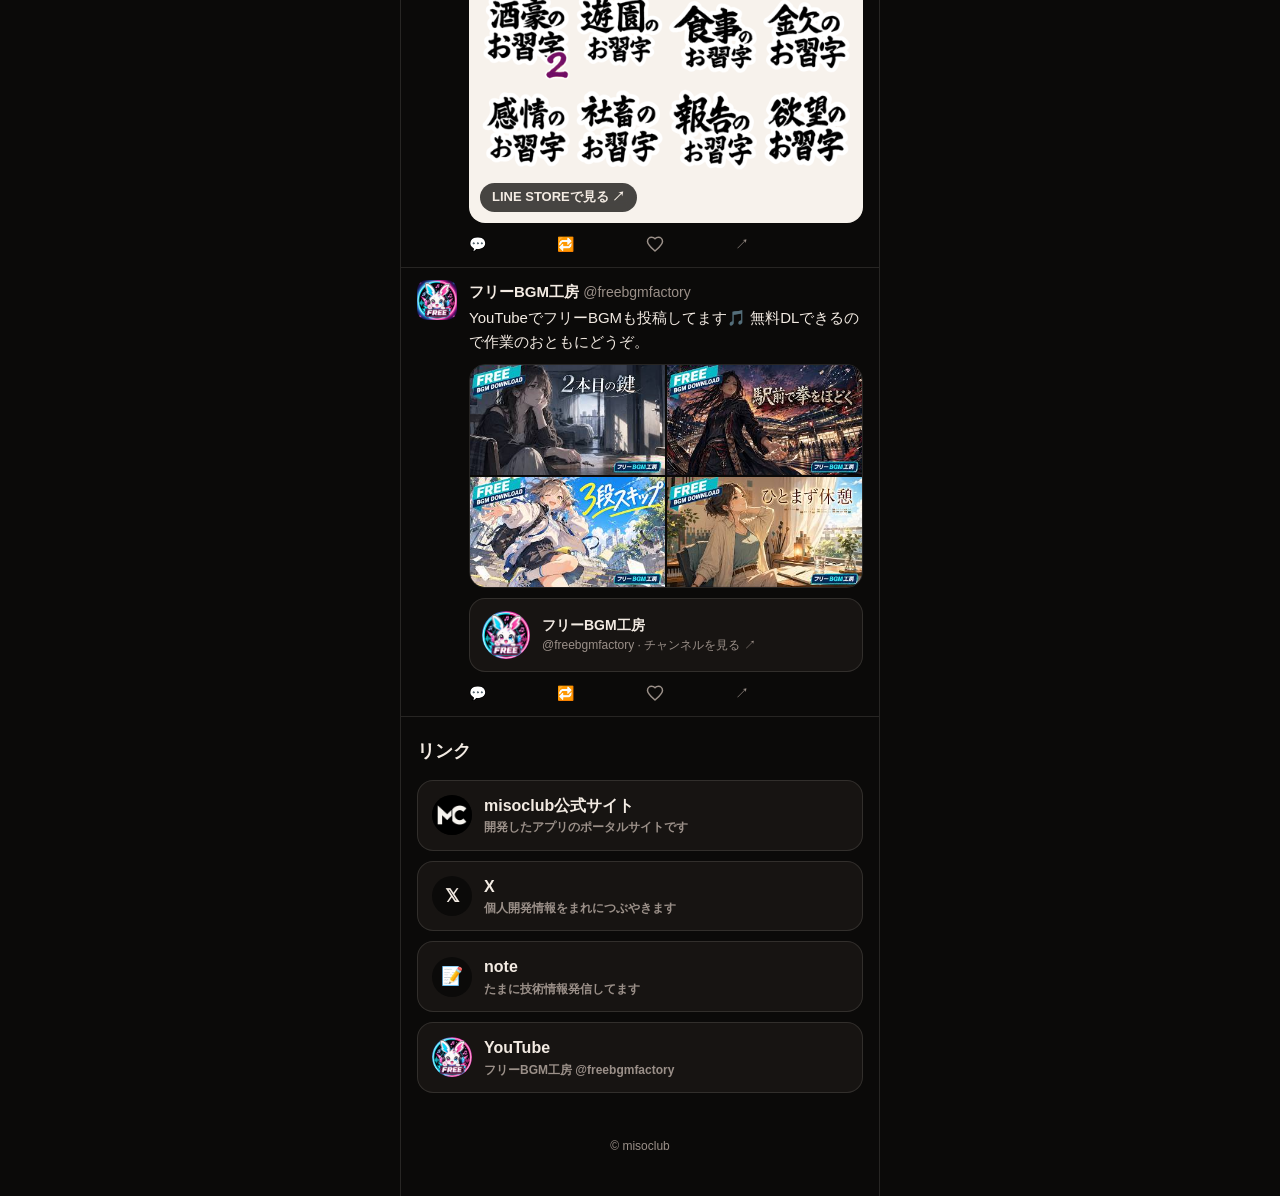
==== commit 752048ab: "ちょい修正" ====
--- a/starter/index.html
+++ b/starter/index.html
@@ -47,7 +47,7 @@
           <li><strong>iOS・Android</strong></li>
         </ul>
 
-        <p class="notice">※ このページは X（旧Twitter）風にデザインした個人のWeb名刺で、X の公式サイトではありません。本物のアカウントは <a href="https://x.com/misoclub_pr" target="_blank" rel="noopener">X</a> へどうぞ。</p>
+        <p class="notice">※ このページは X（旧Twitter）風にデザインした個人のWeb名刺で、X の公式サイトではありません。本物のXは<a href="https://x.com/" target="_blank" rel="noopener">コチラ</a>へどうぞ。</p>
       </section>
 
       <!-- タブ -->
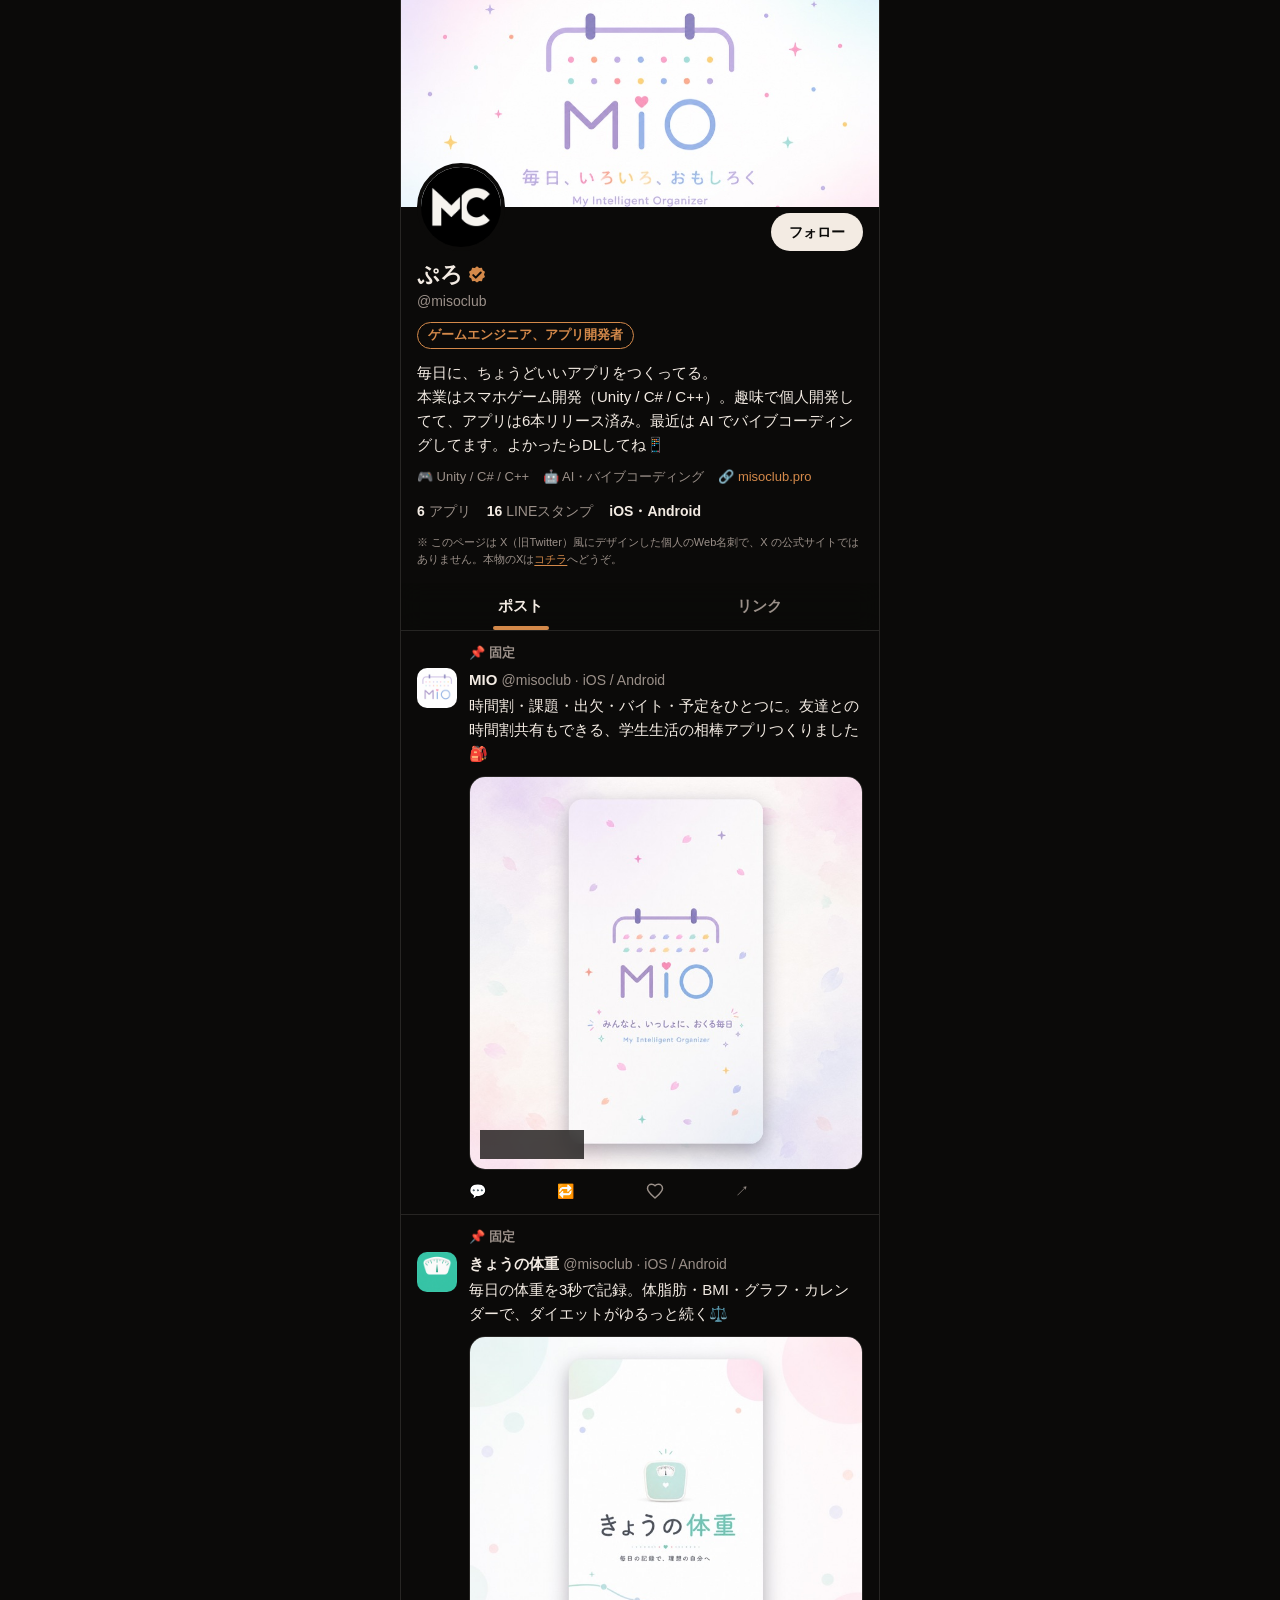
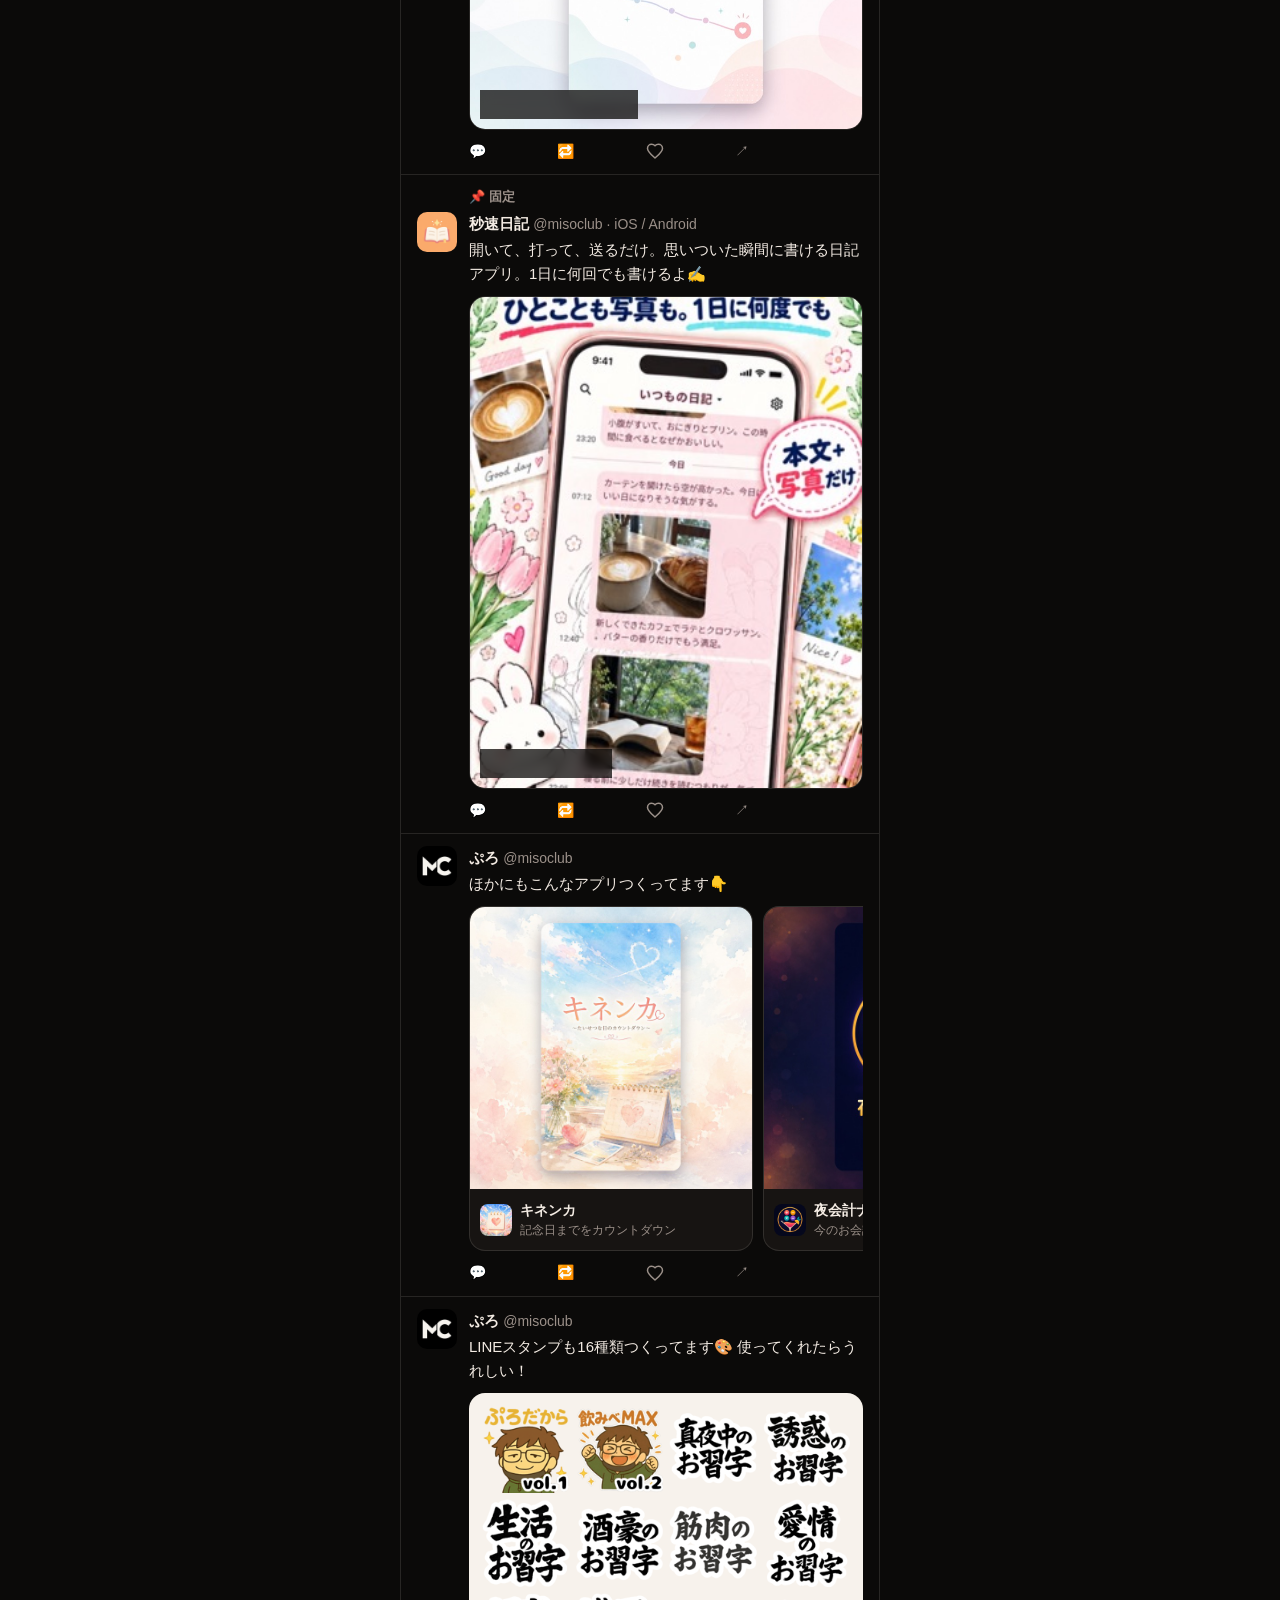
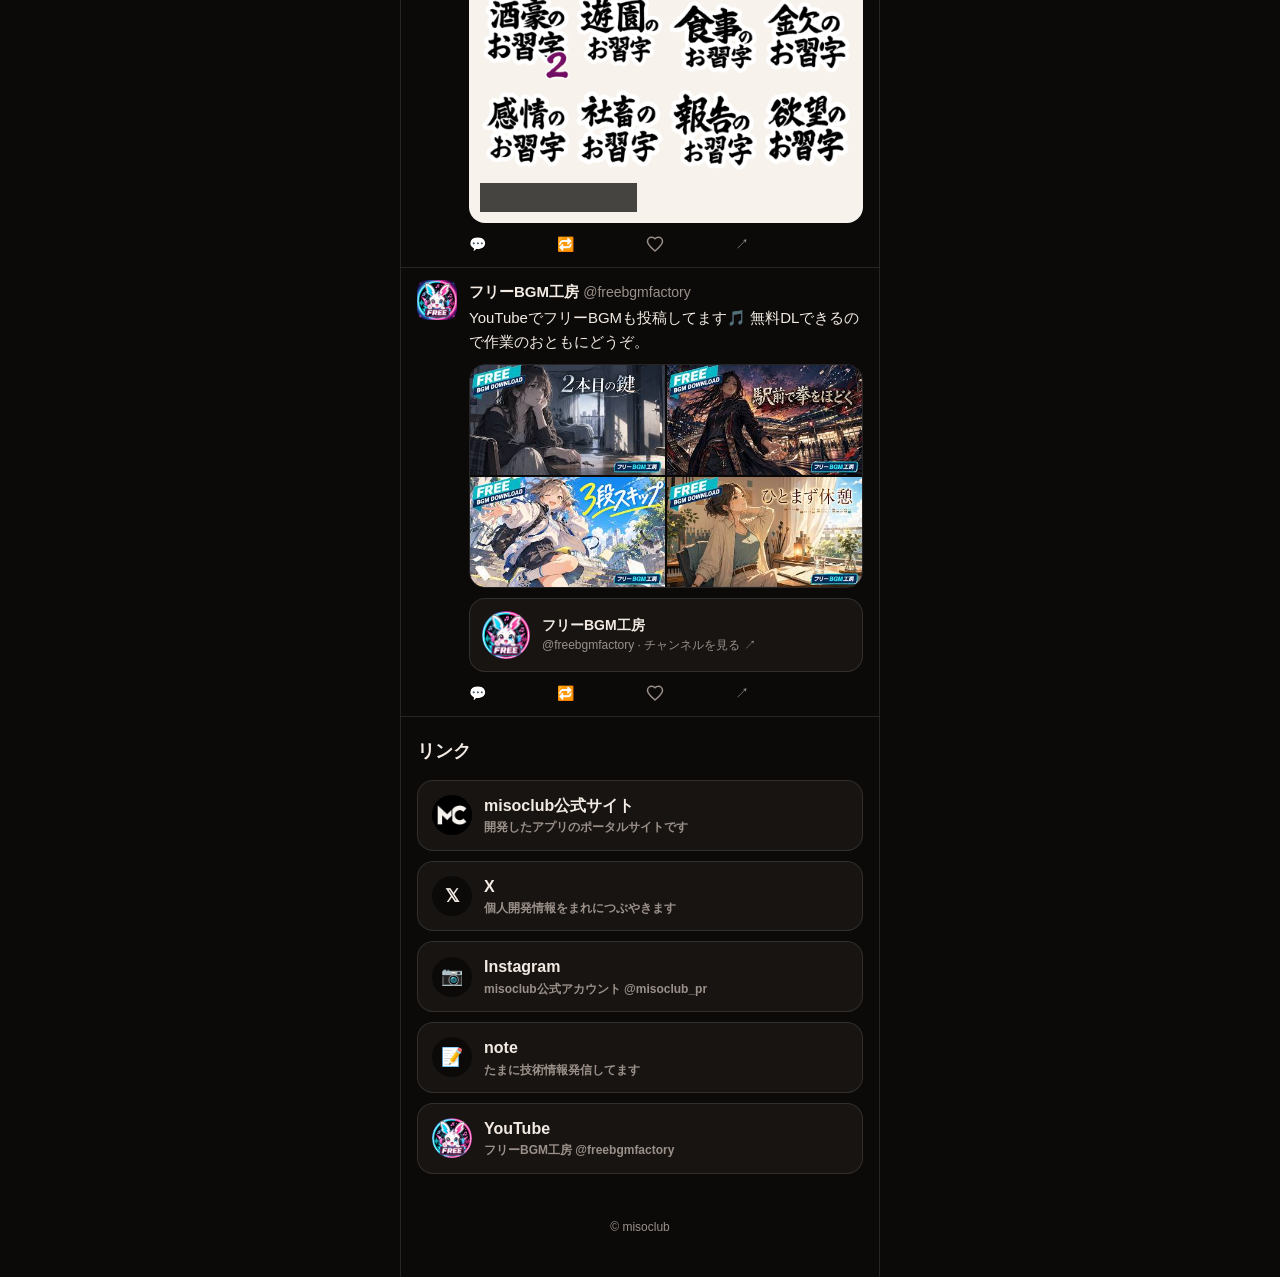
==== commit 14c7c744: "feat: リンク一覧に Instagram を追加" ====
--- a/starter/index.html
+++ b/starter/index.html
@@ -47,7 +47,7 @@
           <li><strong>iOS・Android</strong></li>
         </ul>
 
-        <p class="notice">※ このページは X（旧Twitter）風にデザインした個人のWeb名刺で、X の公式サイトではありません。本物のXは<a href="https://x.com/" target="_blank" rel="noopener">コチラ</a>へどうぞ。</p>
+        <p class="notice">※ このページは X（旧Twitter）風にデザインした個人のWeb名刺で、X の公式サイトではありません。本物のXは<a href="https://x.com/misoclub_pr" target="_blank" rel="noopener">コチラ</a>へどうぞ。</p>
       </section>
 
       <!-- タブ -->
@@ -214,6 +214,7 @@
         <h2 class="links__title">リンク</h2>
         <a class="link reveal" href="https://misoclub.pro/" target="_blank" rel="noopener"><span class="link__icon"><img src="./assets/avatar.png" alt="" /></span><span>misoclub公式サイト<small>開発したアプリのポータルサイトです</small></span></a>
         <a class="link reveal" href="https://x.com/misoclub_pr" target="_blank" rel="noopener"><span class="link__icon">𝕏</span><span>X<small>個人開発情報をまれにつぶやきます</small></span></a>
+        <a class="link reveal" href="https://www.instagram.com/misoclub_pr/" target="_blank" rel="noopener"><span class="link__icon">📷</span><span>Instagram<small>misoclub公式アカウント @misoclub_pr</small></span></a>
         <a class="link reveal" href="https://note.com/misoclub" target="_blank" rel="noopener"><span class="link__icon">📝</span><span>note<small>たまに技術情報発信してます</small></span></a>
         <a class="link reveal" href="https://www.youtube.com/@freebgmfactory" target="_blank" rel="noopener"><span class="link__icon"><img src="./assets/yt-channel.jpg" alt="" /></span><span>YouTube<small>フリーBGM工房 @freebgmfactory</small></span></a>
       </section>
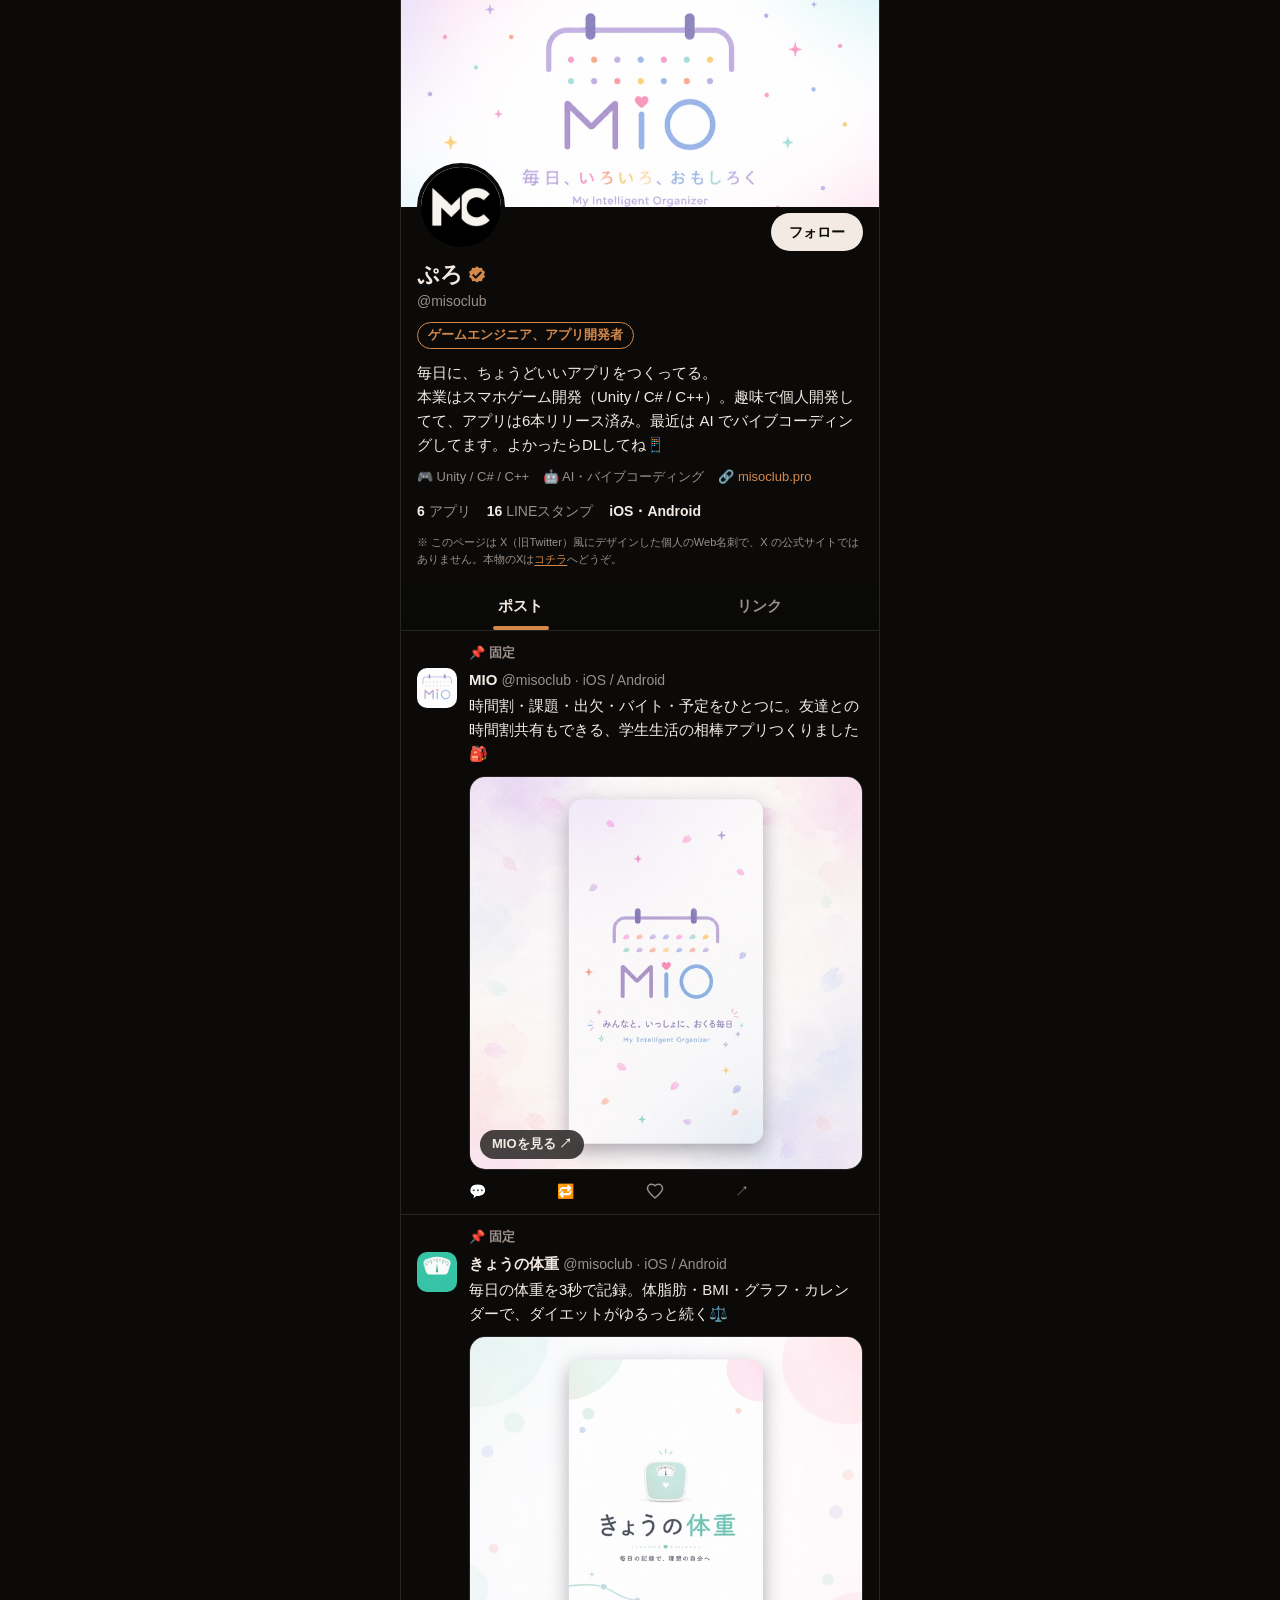
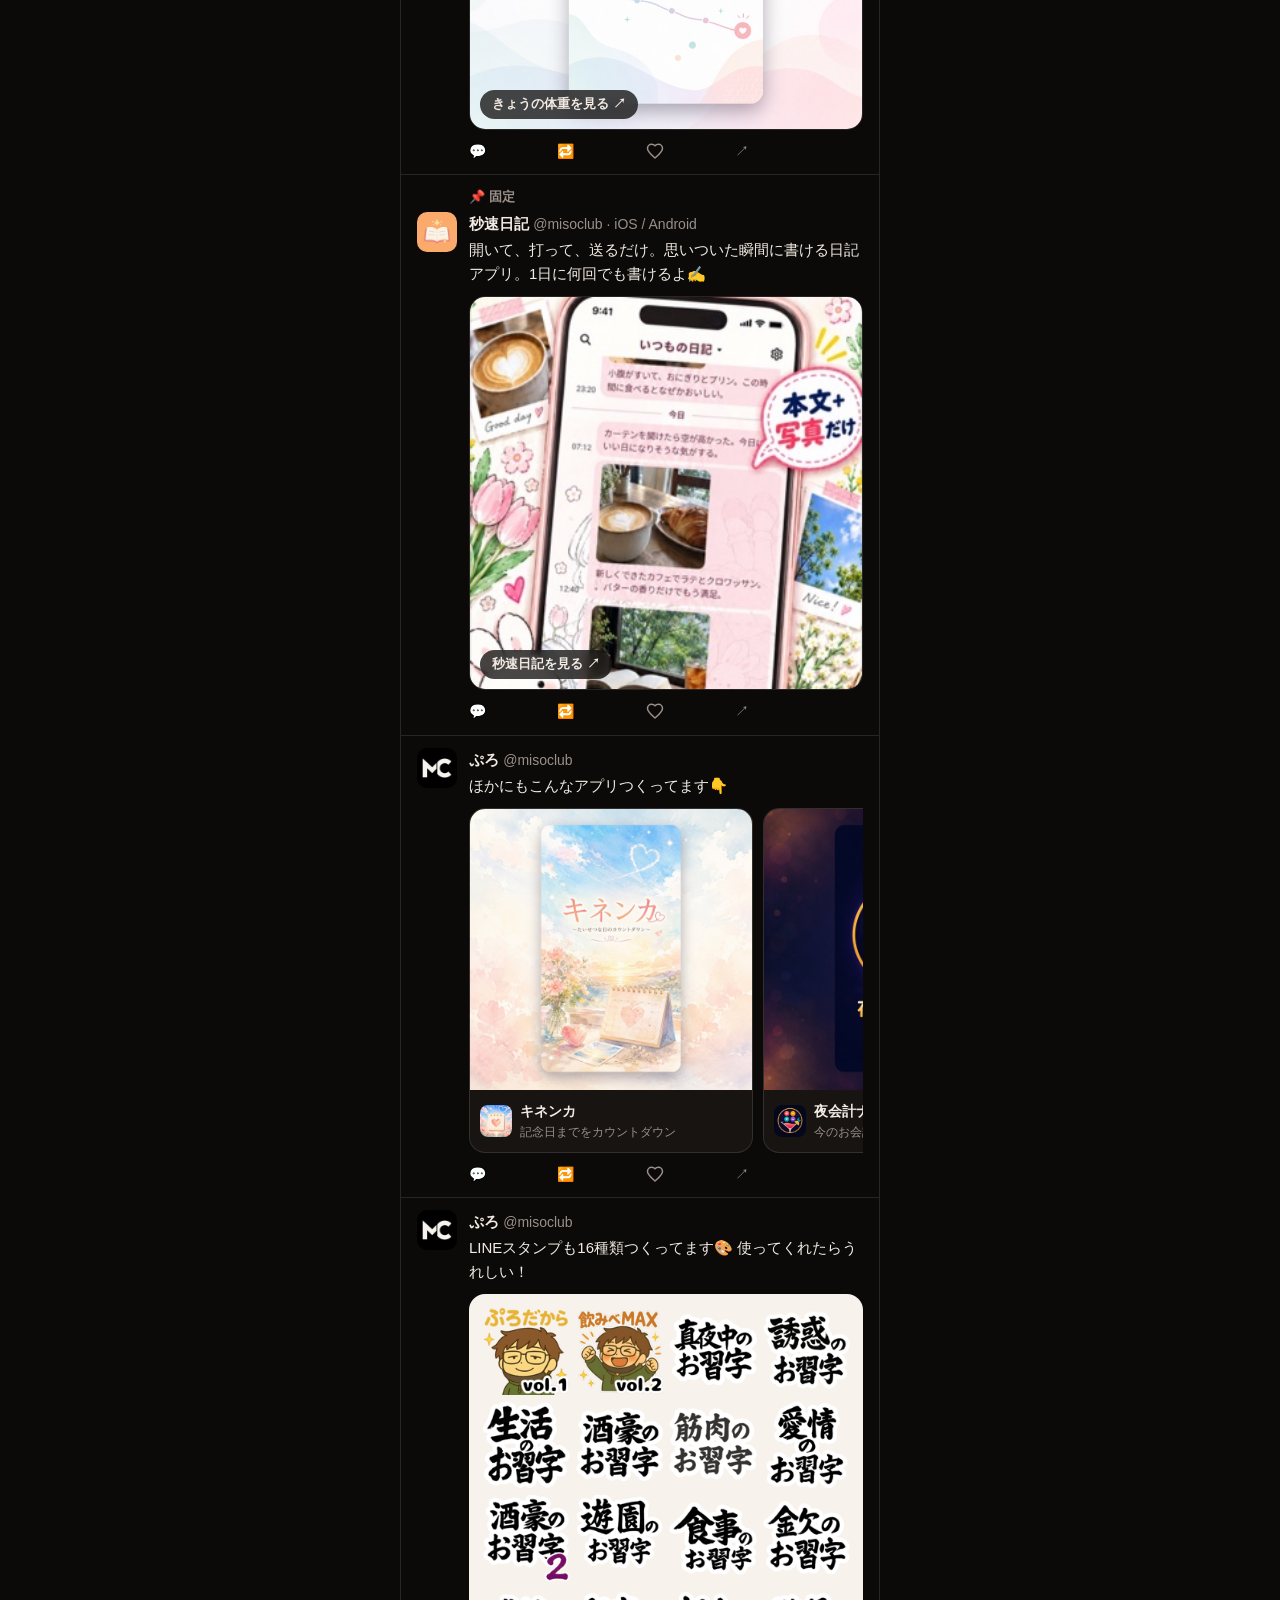
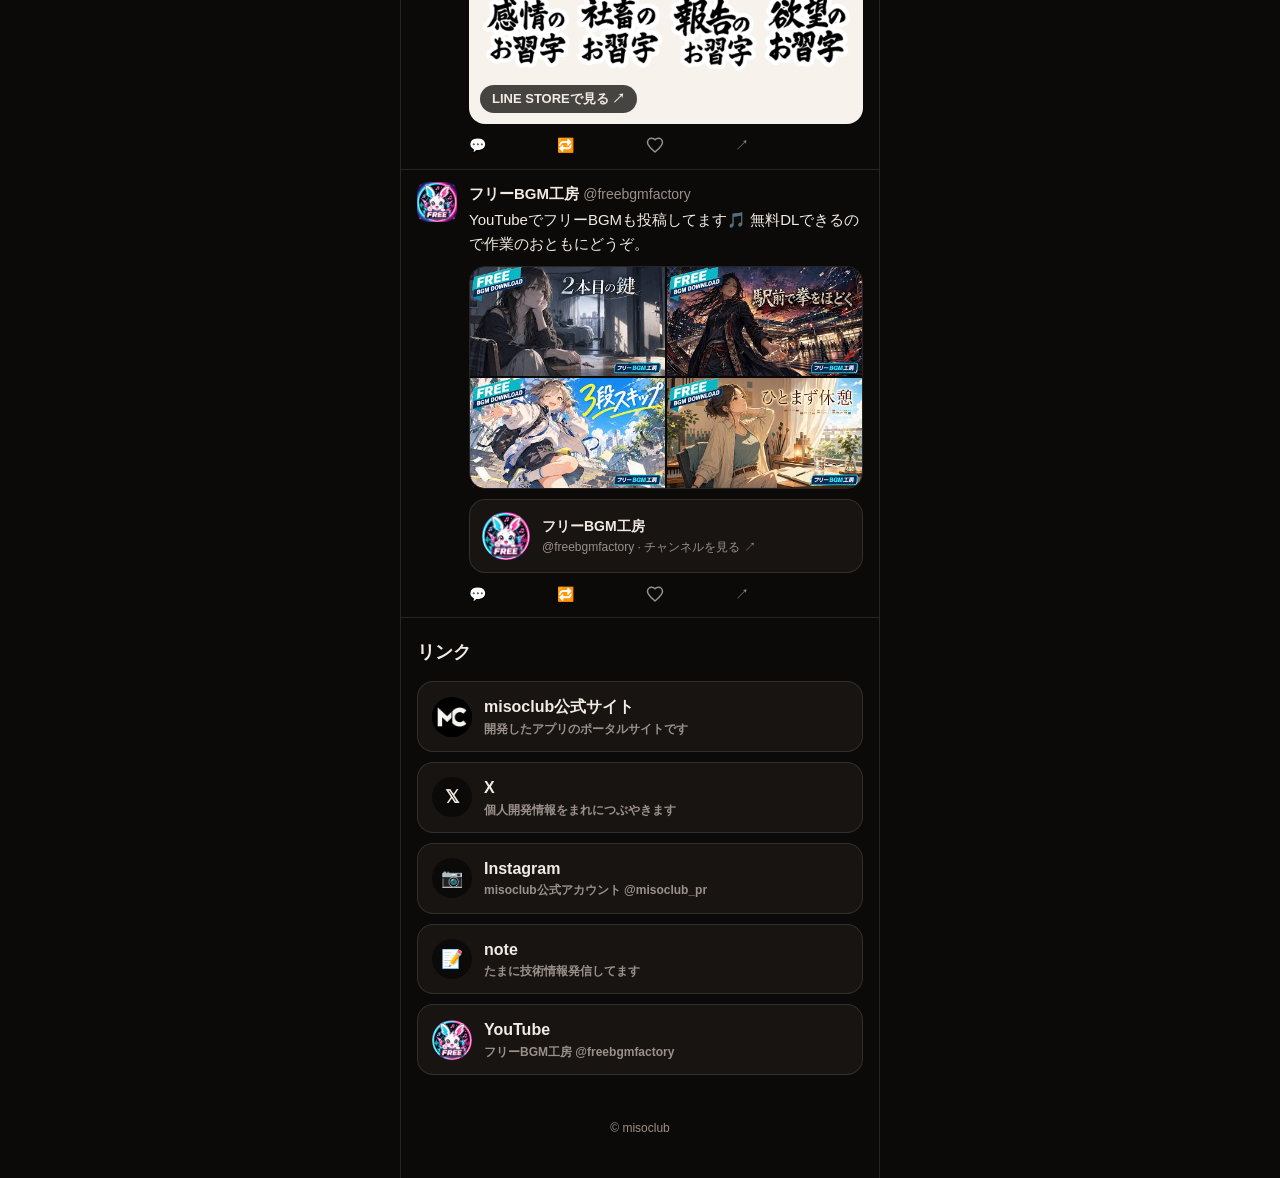
==== commit 38dbaec0: "feat: 日記修正" ====
--- a/starter/index.html
+++ b/starter/index.html
@@ -101,7 +101,7 @@
             <div class="post__main">
               <p class="post__head"><b>秒速日記</b> <span>@misoclub · iOS / Android</span></p>
               <p class="post__text">開いて、打って、送るだけ。思いついた瞬間に書ける日記アプリ。1日に何回でも書けるよ✍️</p>
-              <a class="post__media post__media--tall" href="https://misoclub.pro/apps/diary/" target="_blank" rel="noopener">
+              <a class="post__media" href="https://misoclub.pro/apps/diary/" target="_blank" rel="noopener">
                 <img src="./assets/stage-diary.jpg" alt="秒速日記 のアプリ画面" loading="lazy" />
                 <span class="post__cta">秒速日記を見る ↗</span>
               </a>
